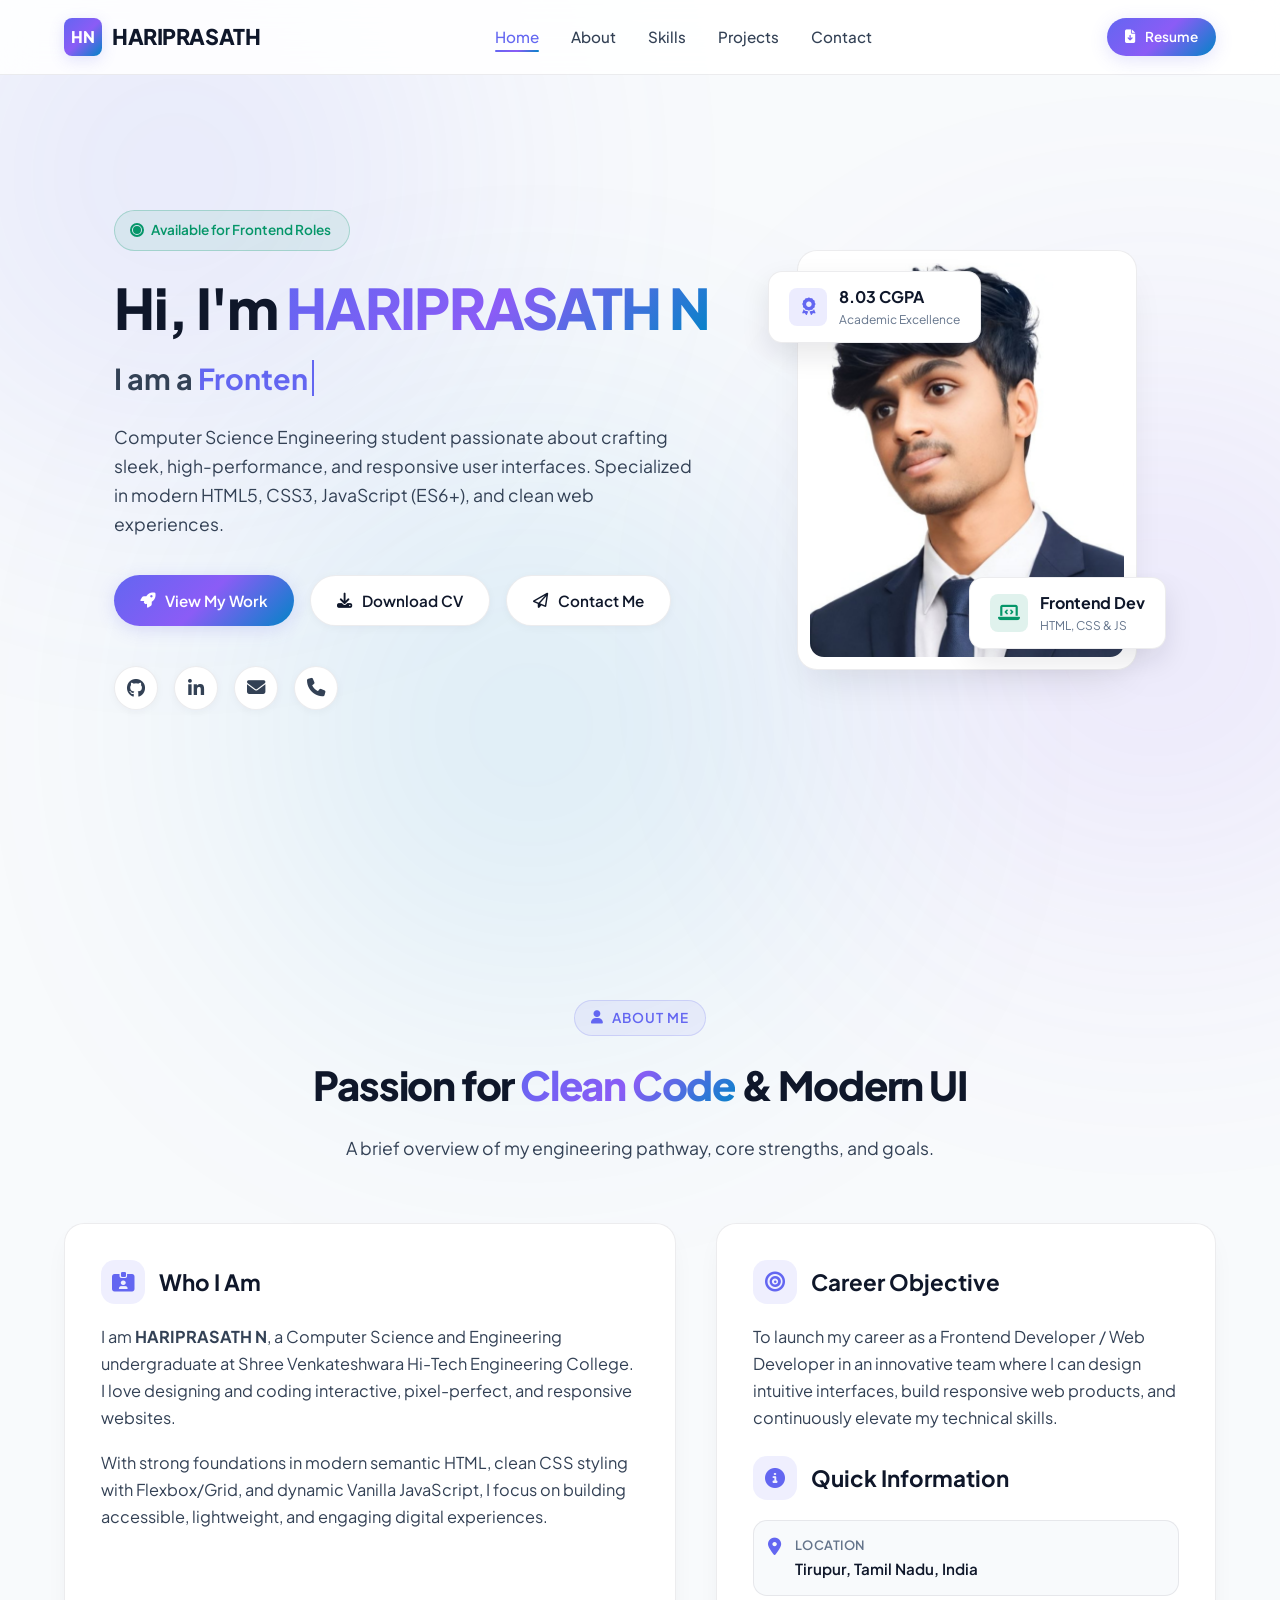
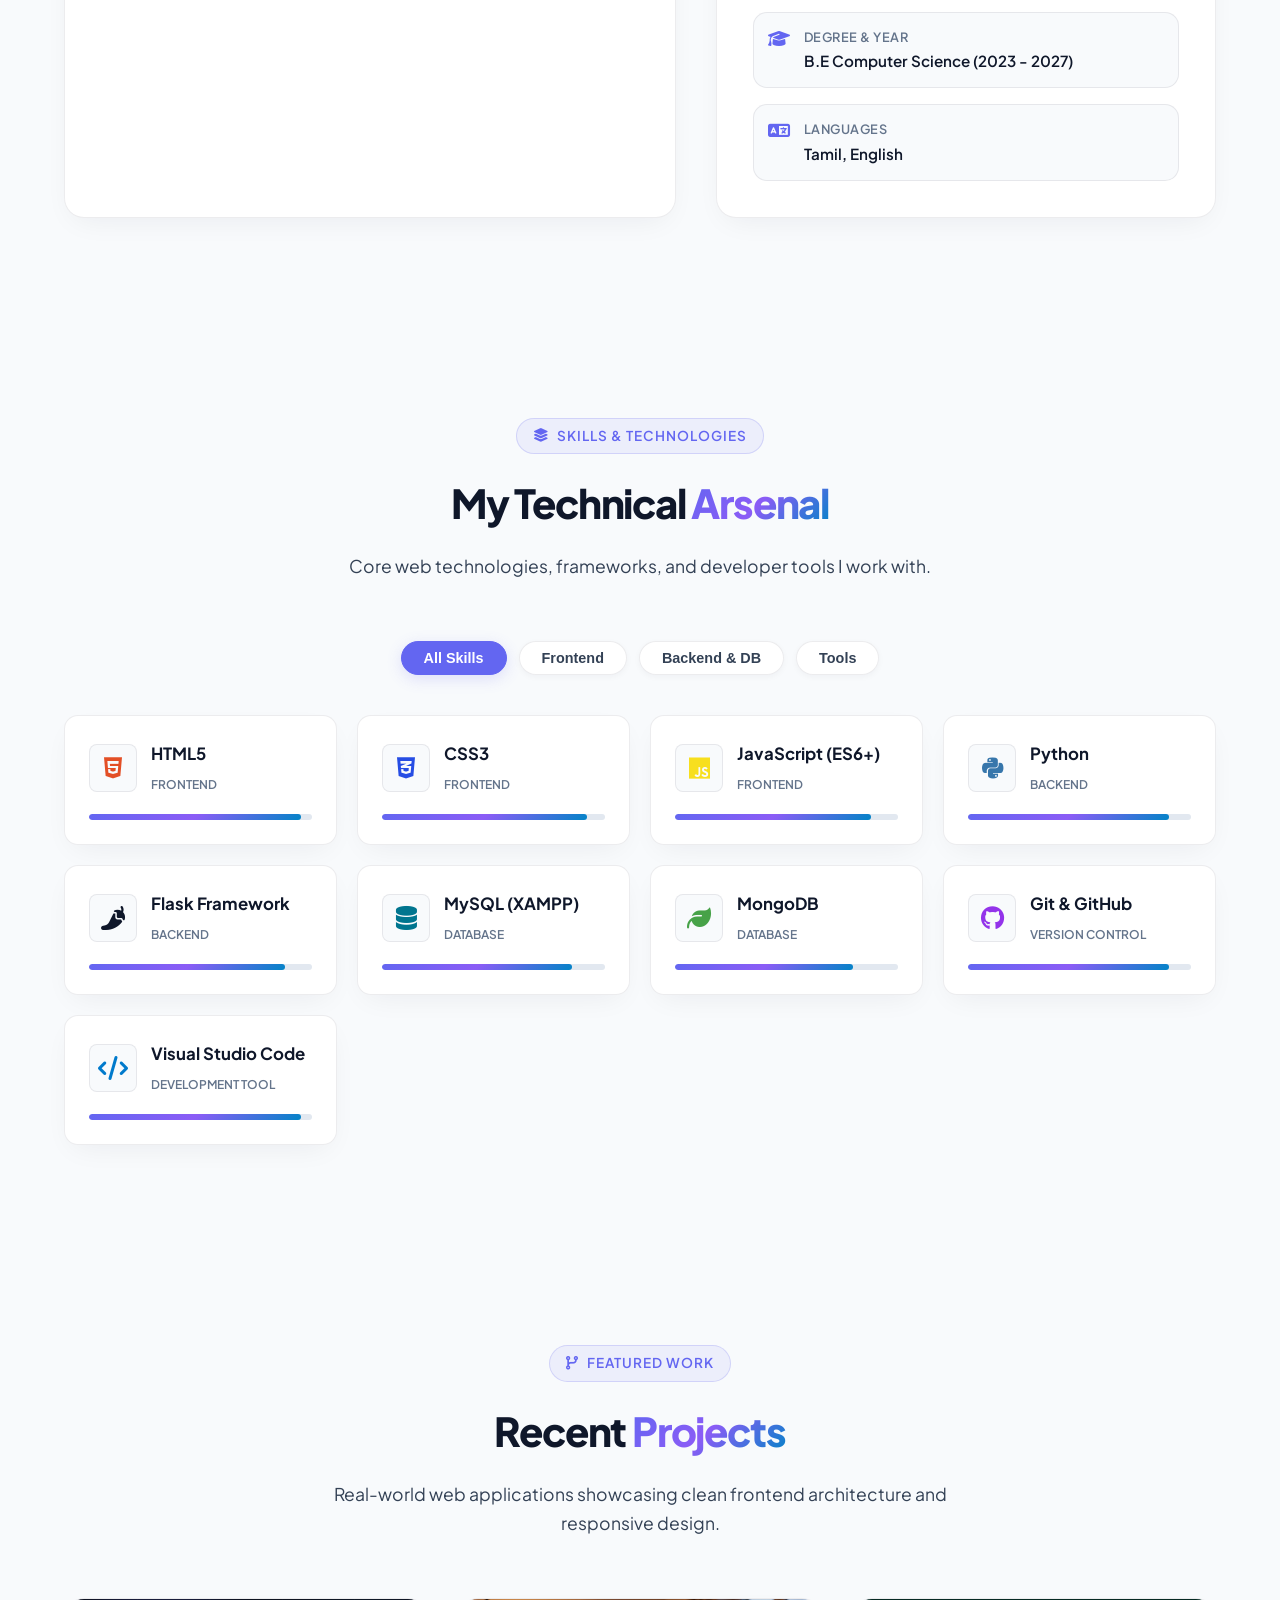
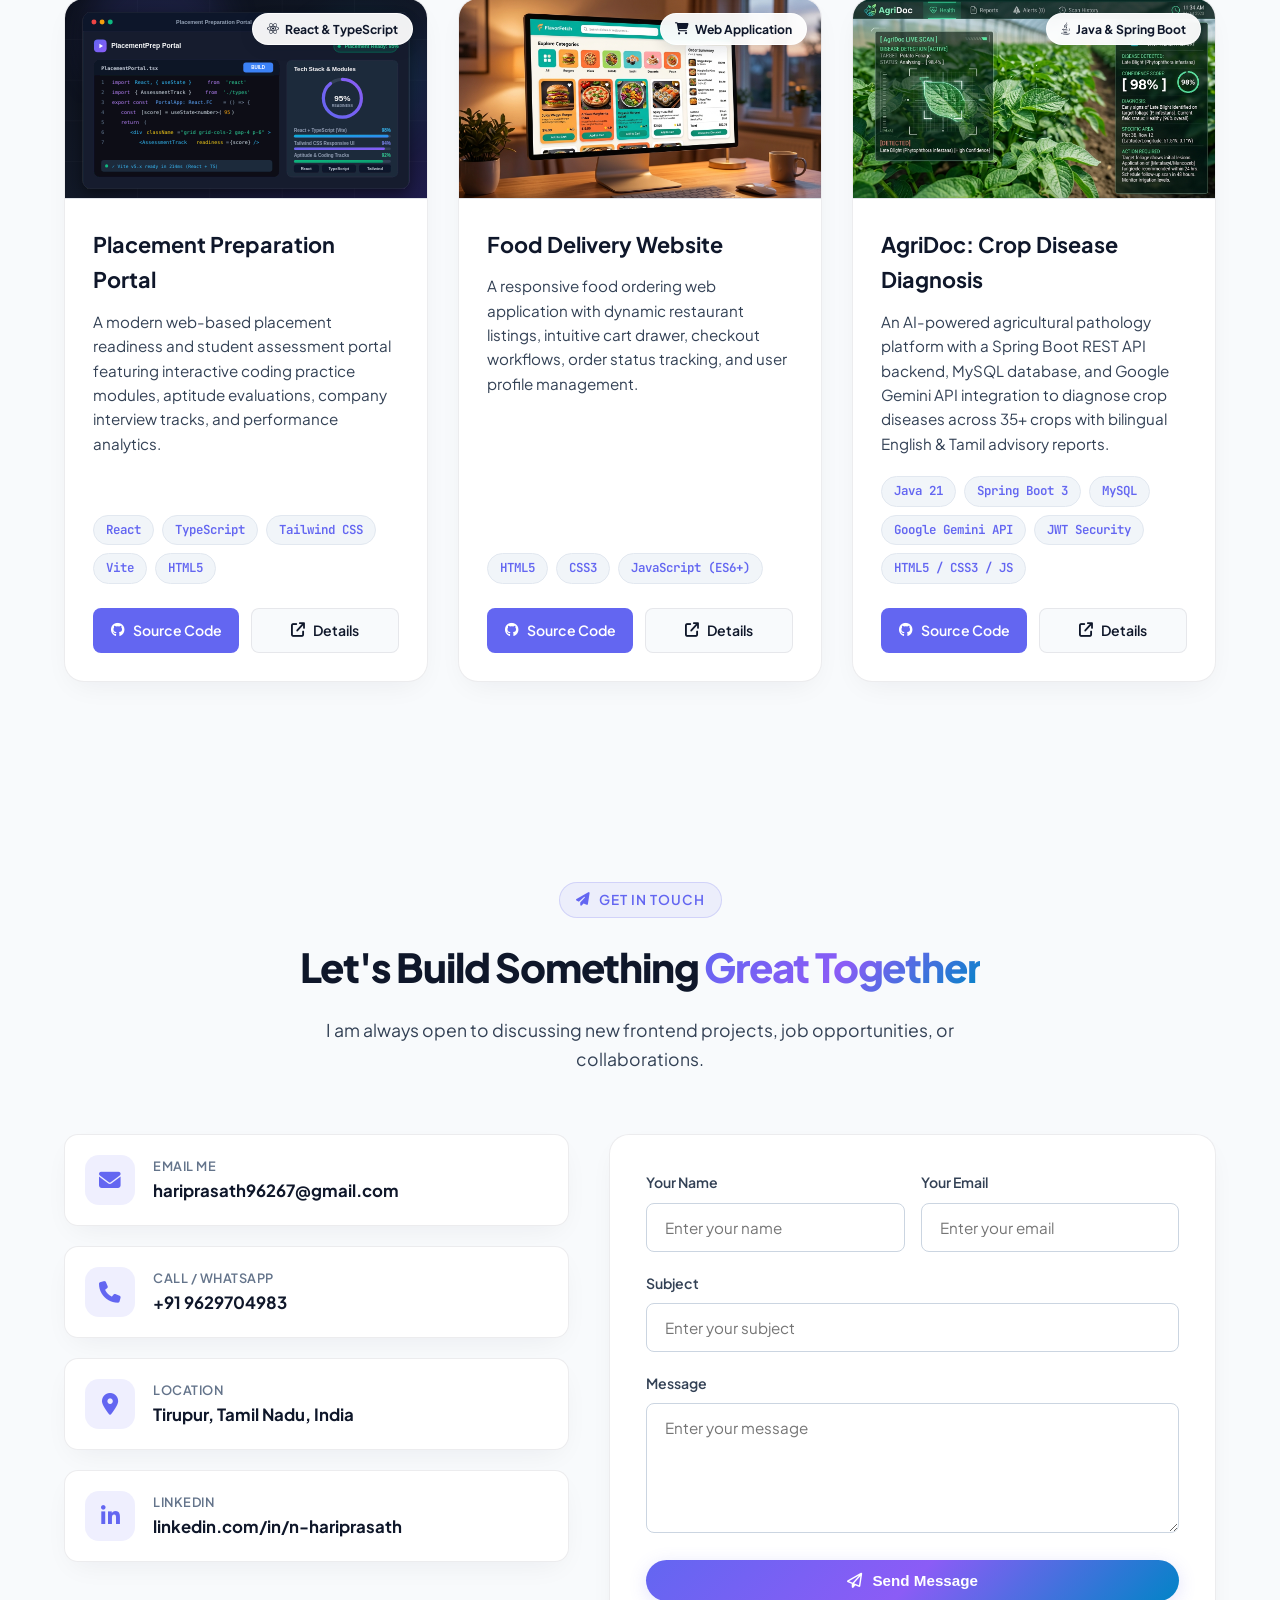
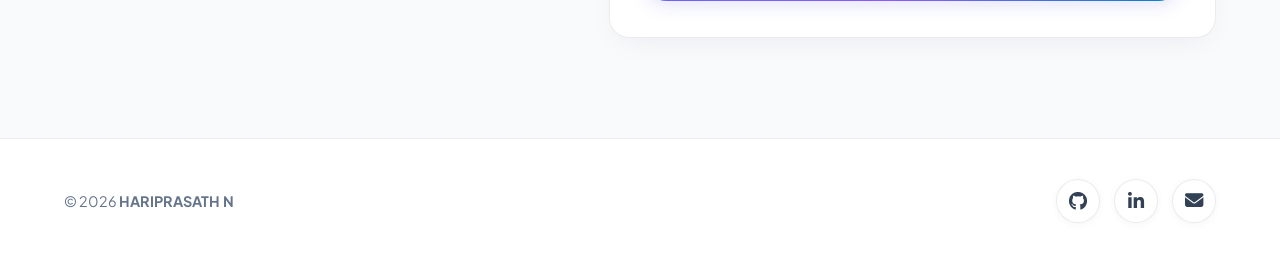
==== index.html @ f0c3477e "feat: modernize portfolio with pure HTML/CSS/JS, verified project tech stacks, and responsive UI" ====
<!DOCTYPE html>
<html lang="en" data-theme="light">
<head>
    <meta charset="UTF-8">
    <meta name="viewport" content="width=device-width, initial-scale=1.0">
    <title>HARIPRASATH N | Frontend Developer & Web Developer</title>
    
    <!-- Meta Descriptions (SEO Best Practices) -->
    <meta name="description" content="Personal portfolio of HARIPRASATH N - Frontend Developer and Web Developer skilled in HTML5, CSS3, JavaScript, Responsive Design, and Modern Web UI. Based in Tirupur, India.">
    <meta name="keywords" content="HARIPRASATH N, Frontend Developer, Web Developer, JavaScript, HTML, CSS, Responsive Design, Portfolio, Tirupur, India">
    <meta name="author" content="HARIPRASATH N">

    <!-- Open Graph Protocol for Social Sharing -->
    <meta property="og:title" content="HARIPRASATH N | Frontend Developer Portfolio">
    <meta property="og:description" content="Explore my frontend web projects, skills, education, and resume. Open for frontend and web developer opportunities.">
    <meta property="og:type" content="website">

    <!-- Favicon -->
    <link rel="icon" type="image/svg+xml" href="data:image/svg+xml,<svg xmlns='http://www.w3.org/2000/svg' viewBox='0 0 100 100'><rect width='100' height='100' rx='24' fill='%236366f1'/><text x='50%25' y='54%25' dominant-baseline='central' text-anchor='middle' font-size='56' font-family='sans-serif' font-weight='800' fill='white'>H</text></svg>">

    <!-- Font Awesome 6 -->
    <link rel="stylesheet" href="https://cdnjs.cloudflare.com/ajax/libs/font-awesome/6.5.1/css/all.min.css">
    
    <!-- Custom Modern Stylesheet -->
    <link rel="stylesheet" href="style.css">
</head>
<body>

    <!-- Ambient Glowing Background Elements -->
    <div class="ambient-blob blob-1"></div>
    <div class="ambient-blob blob-2"></div>
    <div class="ambient-blob blob-3"></div>

    <!-- Navigation Bar -->
    <header class="navbar" id="navbar">
        <div class="container nav-container">
            <a href="#home" class="nav-brand" id="brand-logo">
                <div class="brand-badge">HN</div>
                <span>HARIPRASATH</span>
            </a>

            <nav>
                <ul class="nav-menu" id="nav-menu">
                    <li><a href="#home" class="nav-link active">Home</a></li>
                    <li><a href="#about" class="nav-link">About</a></li>
                    <li><a href="#skills" class="nav-link">Skills</a></li>
                    <li><a href="#projects" class="nav-link">Projects</a></li>
                    <li><a href="#contact" class="nav-link">Contact</a></li>
                </ul>
            </nav>

            <div class="nav-actions">
                <!-- Download CV Nav CTA -->
                <a href="resumes.pdf" class="btn btn-primary btn-sm" download="Hariprasath_N_Resume.pdf" title="Download Resume">
                    <i class="fa-solid fa-file-arrow-down"></i>
                    <span>Resume</span>
                </a>

                <!-- Hamburger Button (Mobile) -->
                <button class="hamburger" id="hamburger-btn" aria-label="Toggle navigation menu">
                    <span></span>
                    <span></span>
                    <span></span>
                </button>
            </div>
        </div>
    </header>

    <main>
        <!-- ================= HERO SECTION ================= -->
        <section id="home" class="hero">
            <div class="container hero-grid">
                <div class="hero-content reveal">
                    <div class="hero-status">
                        <span class="status-dot"></span>
                        <span>Available for Frontend Roles</span>
                    </div>

                    <h1 class="hero-name">
                        Hi, I'm <span class="gradient-text">HARIPRASATH N</span>
                    </h1>

                    <div class="hero-role-wrapper">
                        <span>I am a </span>
                        <span class="typing-text" id="typewriter">Frontend Developer</span>
                    </div>

                    <p class="hero-description">
                        Computer Science Engineering student passionate about crafting sleek, high-performance, and responsive user interfaces. Specialized in modern HTML5, CSS3, JavaScript (ES6+), and clean web experiences.
                    </p>

                    <div class="hero-cta-group">
                        <a href="#projects" class="btn btn-primary">
                            <i class="fa-solid fa-rocket"></i>
                            <span>View My Work</span>
                        </a>
                        <a href="resumes.pdf" class="btn btn-secondary" download="Hariprasath_N_Resume.pdf">
                            <i class="fa-solid fa-download"></i>
                            <span>Download CV</span>
                        </a>
                        <a href="#contact" class="btn btn-secondary">
                            <i class="fa-regular fa-paper-plane"></i>
                            <span>Contact Me</span>
                        </a>
                    </div>

                    <div class="hero-socials">
                        <a href="https://github.com/N-Hariprasath" class="social-link" target="_blank" rel="noopener noreferrer" aria-label="GitHub Profile" title="GitHub">
                            <i class="fa-brands fa-github"></i>
                        </a>
                        <a href="https://www.linkedin.com/in/n-hariprasath" class="social-link" target="_blank" rel="noopener noreferrer" aria-label="LinkedIn Profile" title="LinkedIn">
                            <i class="fa-brands fa-linkedin-in"></i>
                        </a>
                        <a href="mailto:hariprasath96267@gmail.com" class="social-link" aria-label="Email" title="Email">
                            <i class="fa-solid fa-envelope"></i>
                        </a>
                        <a href="tel:+919629704983" class="social-link" aria-label="Phone" title="Phone">
                            <i class="fa-solid fa-phone"></i>
                        </a>
                    </div>
                </div>

                <div class="hero-image-wrapper reveal">
                    <div class="profile-card">
                        <!-- Profile Photo -->
                        <img src="me.jpeg" alt="HARIPRASATH N - Frontend Developer" class="profile-img">
                        
                        <!-- Floating Badge 1 -->
                        <div class="floating-badge badge-top">
                            <div class="badge-icon cgpa">
                                <i class="fa-solid fa-award"></i>
                            </div>
                            <div>
                                <div class="badge-title">8.03 CGPA</div>
                                <div class="badge-subtitle">Academic Excellence</div>
                            </div>
                        </div>

                        <!-- Floating Badge 2 -->
                        <div class="floating-badge badge-bottom">
                            <div class="badge-icon code">
                                <i class="fa-solid fa-laptop-code"></i>
                            </div>
                            <div>
                                <div class="badge-title">Frontend Dev</div>
                                <div class="badge-subtitle">HTML, CSS & JS</div>
                            </div>
                        </div>
                    </div>
                </div>
            </div>
        </section>

        <!-- ================= ABOUT SECTION ================= -->
        <section id="about">
            <div class="container reveal">
                <div class="section-header">
                    <div class="section-tag">
                        <i class="fa-solid fa-user"></i>
                        <span>About Me</span>
                    </div>
                    <h2 class="section-title">Passion for <span class="gradient-text">Clean Code</span> & Modern UI</h2>
                    <p class="section-subtitle">A brief overview of my engineering pathway, core strengths, and goals.</p>
                </div>

                <div class="about-grid">
                    <div class="about-card">
                        <div class="about-card-header">
                            <div class="card-icon">
                                <i class="fa-solid fa-id-card-clip"></i>
                            </div>
                            <h3 class="about-card-title">Who I Am</h3>
                        </div>
                        <p class="about-text">
                            I am <strong>HARIPRASATH N</strong>, a Computer Science and Engineering undergraduate at Shree Venkateshwara Hi-Tech Engineering College. I love designing and coding interactive, pixel-perfect, and responsive websites.
                        </p>
                        <p class="about-text">
                            With strong foundations in modern semantic HTML, clean CSS styling with Flexbox/Grid, and dynamic Vanilla JavaScript, I focus on building accessible, lightweight, and engaging digital experiences.
                        </p>


                    </div>

                    <div class="about-card">
                        <div class="about-card-header">
                            <div class="card-icon">
                                <i class="fa-solid fa-bullseye"></i>
                            </div>
                            <h3 class="about-card-title">Career Objective</h3>
                        </div>
                        <p class="about-text">
                            To launch my career as a Frontend Developer / Web Developer in an innovative team where I can design intuitive interfaces, build responsive web products, and continuously elevate my technical skills.
                        </p>

                        <div class="about-card-header" style="margin-top: 24px;">
                            <div class="card-icon">
                                <i class="fa-solid fa-circle-info"></i>
                            </div>
                            <h3 class="about-card-title">Quick Information</h3>
                        </div>
                        <ul class="quick-info-list">
                            <li class="quick-info-item">
                                <i class="fa-solid fa-location-dot quick-info-icon"></i>
                                <div>
                                    <div class="quick-info-label">Location</div>
                                    <div class="quick-info-value">Tirupur, Tamil Nadu, India</div>
                                </div>
                            </li>
                            <li class="quick-info-item">
                                <i class="fa-solid fa-graduation-cap quick-info-icon"></i>
                                <div>
                                    <div class="quick-info-label">Degree & Year</div>
                                    <div class="quick-info-value">B.E Computer Science (2023 - 2027)</div>
                                </div>
                            </li>
                            <li class="quick-info-item">
                                <i class="fa-solid fa-language quick-info-icon"></i>
                                <div>
                                    <div class="quick-info-label">Languages</div>
                                    <div class="quick-info-value">Tamil, English</div>
                                </div>
                            </li>
                        </ul>
                    </div>
                </div>
            </div>
        </section>

        <!-- ================= SKILLS SECTION ================= -->
        <section id="skills">
            <div class="container reveal">
                <div class="section-header">
                    <div class="section-tag">
                        <i class="fa-solid fa-layer-group"></i>
                        <span>Skills & Technologies</span>
                    </div>
                    <h2 class="section-title">My Technical <span class="gradient-text">Arsenal</span></h2>
                    <p class="section-subtitle">Core web technologies, frameworks, and developer tools I work with.</p>
                </div>

                <!-- Filter Tabs -->
                <div class="skills-filter">
                    <button class="filter-btn active" data-filter="all">All Skills</button>
                    <button class="filter-btn" data-filter="frontend">Frontend</button>
                    <button class="filter-btn" data-filter="backend">Backend & DB</button>
                    <button class="filter-btn" data-filter="tools">Tools</button>
                </div>

                <!-- Skills Grid -->
                <div class="skills-grid" id="skills-grid">
                    <!-- HTML5 -->
                    <div class="skill-card" data-category="frontend">
                        <div class="skill-header">
                            <div class="skill-icon-wrapper" style="color: #e34f26;">
                                <i class="fa-brands fa-html5"></i>
                            </div>
                            <div class="skill-info">
                                <h4>HTML5</h4>
                                <span>Frontend</span>
                            </div>
                        </div>
                        <div class="skill-progress-bg">
                            <div class="skill-progress-fill" style="width: 95%;"></div>
                        </div>
                    </div>

                    <!-- CSS3 -->
                    <div class="skill-card" data-category="frontend">
                        <div class="skill-header">
                            <div class="skill-icon-wrapper" style="color: #264de4;">
                                <i class="fa-brands fa-css3-alt"></i>
                            </div>
                            <div class="skill-info">
                                <h4>CSS3</h4>
                                <span>Frontend</span>
                            </div>
                        </div>
                        <div class="skill-progress-bg">
                            <div class="skill-progress-fill" style="width: 92%;"></div>
                        </div>
                    </div>

                    <!-- JavaScript -->
                    <div class="skill-card" data-category="frontend">
                        <div class="skill-header">
                            <div class="skill-icon-wrapper" style="color: #f7df1e;">
                                <i class="fa-brands fa-js"></i>
                            </div>
                            <div class="skill-info">
                                <h4>JavaScript (ES6+)</h4>
                                <span>Frontend</span>
                            </div>
                        </div>
                        <div class="skill-progress-bg">
                            <div class="skill-progress-fill" style="width: 88%;"></div>
                        </div>
                    </div>

                    <!-- Python -->
                    <div class="skill-card" data-category="backend">
                        <div class="skill-header">
                            <div class="skill-icon-wrapper" style="color: #3776ab;">
                                <i class="fa-brands fa-python"></i>
                            </div>
                            <div class="skill-info">
                                <h4>Python</h4>
                                <span>Backend</span>
                            </div>
                        </div>
                        <div class="skill-progress-bg">
                            <div class="skill-progress-fill" style="width: 90%;"></div>
                        </div>
                    </div>

                    <!-- Flask Framework -->
                    <div class="skill-card" data-category="backend">
                        <div class="skill-header">
                            <div class="skill-icon-wrapper" style="color: #0f172a;">
                                <i class="fa-solid fa-pepper-hot"></i>
                            </div>
                            <div class="skill-info">
                                <h4>Flask Framework</h4>
                                <span>Backend</span>
                            </div>
                        </div>
                        <div class="skill-progress-bg">
                            <div class="skill-progress-fill" style="width: 88%;"></div>
                        </div>
                    </div>

                    <!-- MySQL (XAMPP) -->
                    <div class="skill-card" data-category="backend">
                        <div class="skill-header">
                            <div class="skill-icon-wrapper" style="color: #00758f;">
                                <i class="fa-solid fa-database"></i>
                            </div>
                            <div class="skill-info">
                                <h4>MySQL (XAMPP)</h4>
                                <span>Database</span>
                            </div>
                        </div>
                        <div class="skill-progress-bg">
                            <div class="skill-progress-fill" style="width: 85%;"></div>
                        </div>
                    </div>

                    <!-- MongoDB -->
                    <div class="skill-card" data-category="backend">
                        <div class="skill-header">
                            <div class="skill-icon-wrapper" style="color: #47a248;">
                                <i class="fa-solid fa-leaf"></i>
                            </div>
                            <div class="skill-info">
                                <h4>MongoDB</h4>
                                <span>Database</span>
                            </div>
                        </div>
                        <div class="skill-progress-bg">
                            <div class="skill-progress-fill" style="width: 80%;"></div>
                        </div>
                    </div>

                    <!-- GitHub -->
                    <div class="skill-card" data-category="tools">
                        <div class="skill-header">
                            <div class="skill-icon-wrapper" style="color: #9333ea;">
                                <i class="fa-brands fa-github"></i>
                            </div>
                            <div class="skill-info">
                                <h4>Git & GitHub</h4>
                                <span>Version Control</span>
                            </div>
                        </div>
                        <div class="skill-progress-bg">
                            <div class="skill-progress-fill" style="width: 90%;"></div>
                        </div>
                    </div>

                    <!-- VS Code -->
                    <div class="skill-card" data-category="tools">
                        <div class="skill-header">
                            <div class="skill-icon-wrapper" style="color: #007acc;">
                                <i class="fa-solid fa-code"></i>
                            </div>
                            <div class="skill-info">
                                <h4>Visual Studio Code</h4>
                                <span>Development Tool</span>
                            </div>
                        </div>
                        <div class="skill-progress-bg">
                            <div class="skill-progress-fill" style="width: 95%;"></div>
                        </div>
                    </div>
                </div>
            </div>
        </section>



        <!-- ================= PROJECTS SECTION ================= -->
        <section id="projects">
            <div class="container reveal">
                <div class="section-header">
                    <div class="section-tag">
                        <i class="fa-solid fa-code-branch"></i>
                        <span>Featured Work</span>
                    </div>
                    <h2 class="section-title">Recent <span class="gradient-text">Projects</span></h2>
                    <p class="section-subtitle">Real-world web applications showcasing clean frontend architecture and responsive design.</p>
                </div>

                <div class="projects-grid">
                    <!-- Project 1: Placement Preparation Portal -->
                    <div class="project-card">
                        <div class="project-banner">
                            <img src="project-placement.svg" alt="Placement Preparation Portal Dashboard Interface" class="project-img" loading="lazy">
                            <span class="project-badge"><i class="fa-brands fa-react"></i> React &amp; TypeScript</span>
                        </div>
                        <div class="project-content">
                            <h3 class="project-title">Placement Preparation Portal</h3>
                            <p class="project-desc">
                                A modern web-based placement readiness and student assessment portal featuring interactive coding practice modules, aptitude evaluations, company interview tracks, and performance analytics.
                            </p>
                            <div class="project-tech">
                                <span class="tech-tag">React</span>
                                <span class="tech-tag">TypeScript</span>
                                <span class="tech-tag">Tailwind CSS</span>
                                <span class="tech-tag">Vite</span>
                                <span class="tech-tag">HTML5</span>
                            </div>
                            <div class="project-links">
                                <a href="https://github.com/N-Hariprasath/placement-preparetion-portal" class="project-btn primary" target="_blank" rel="noopener noreferrer">
                                    <i class="fa-brands fa-github"></i>
                                    <span>Source Code</span>
                                </a>
                                <a href="https://github.com/N-Hariprasath/placement-preparetion-portal" class="project-btn secondary" target="_blank" rel="noopener noreferrer">
                                    <i class="fa-solid fa-arrow-up-right-from-square"></i>
                                    <span>Details</span>
                                </a>
                            </div>
                        </div>
                    </div>

                    <!-- Project 2: Food Delivery E-Commerce Website -->
                    <div class="project-card">
                        <div class="project-banner">
                            <img src="project-food.jpg" alt="Food Delivery E-Commerce Platform" class="project-img" loading="lazy">
                            <span class="project-badge"><i class="fa-solid fa-cart-shopping"></i> Web Application</span>
                        </div>
                        <div class="project-content">
                            <h3 class="project-title">Food Delivery Website</h3>
                            <p class="project-desc">
                                A responsive food ordering web application with dynamic restaurant listings, intuitive cart drawer, checkout workflows, order status tracking, and user profile management.
                            </p>
                            <div class="project-tech">
                                <span class="tech-tag">HTML5</span>
                                <span class="tech-tag">CSS3</span>
                                <span class="tech-tag">JavaScript (ES6+)</span>
                            </div>
                            <div class="project-links">
                                <a href="https://github.com/N-Hariprasath/food_delivery_websitte" class="project-btn primary" target="_blank" rel="noopener noreferrer">
                                    <i class="fa-brands fa-github"></i>
                                    <span>Source Code</span>
                                </a>
                                <a href="https://github.com/N-Hariprasath/food_delivery_websitte" class="project-btn secondary" target="_blank" rel="noopener noreferrer">
                                    <i class="fa-solid fa-arrow-up-right-from-square"></i>
                                    <span>Details</span>
                                </a>
                            </div>
                        </div>
                    </div>

                    <!-- Project 3: AgriDoc - Crop Disease Diagnosis -->
                    <div class="project-card">
                        <div class="project-banner">
                            <img src="project-agridoc.jpg" alt="AgriDoc Crop Disease Diagnosis System" class="project-img" loading="lazy">
                            <span class="project-badge"><i class="fa-brands fa-java"></i> Java &amp; Spring Boot</span>
                        </div>
                        <div class="project-content">
                            <h3 class="project-title">AgriDoc: Crop Disease Diagnosis</h3>
                            <p class="project-desc">
                                An AI-powered agricultural pathology platform with a Spring Boot REST API backend, MySQL database, and Google Gemini API integration to diagnose crop diseases across 35+ crops with bilingual English &amp; Tamil advisory reports.
                            </p>
                            <div class="project-tech">
                                <span class="tech-tag">Java 21</span>
                                <span class="tech-tag">Spring Boot 3</span>
                                <span class="tech-tag">MySQL</span>
                                <span class="tech-tag">Google Gemini API</span>
                                <span class="tech-tag">JWT Security</span>
                                <span class="tech-tag">HTML5 / CSS3 / JS</span>
                            </div>
                            <div class="project-links">
                                <a href="https://github.com/N-Hariprasath/AgriDoc-Crop_Disease_Diagnosis" class="project-btn primary" target="_blank" rel="noopener noreferrer">
                                    <i class="fa-brands fa-github"></i>
                                    <span>Source Code</span>
                                </a>
                                <a href="https://github.com/N-Hariprasath/AgriDoc-Crop_Disease_Diagnosis" class="project-btn secondary" target="_blank" rel="noopener noreferrer">
                                    <i class="fa-solid fa-arrow-up-right-from-square"></i>
                                    <span>Details</span>
                                </a>
                            </div>
                        </div>
                    </div>


                </div>
            </div>
        </section>

        <!-- ================= CONTACT SECTION ================= -->
        <section id="contact">
            <div class="container reveal">
                <div class="section-header">
                    <div class="section-tag">
                        <i class="fa-solid fa-paper-plane"></i>
                        <span>Get In Touch</span>
                    </div>
                    <h2 class="section-title">Let's Build Something <span class="gradient-text">Great Together</span></h2>
                    <p class="section-subtitle">I am always open to discussing new frontend projects, job opportunities, or collaborations.</p>
                </div>

                <div class="contact-grid">
                    <!-- Left: Contact Details Panel -->
                    <div class="contact-info-panel">
                        <a href="mailto:hariprasath96267@gmail.com" class="contact-card">
                            <div class="contact-icon">
                                <i class="fa-solid fa-envelope"></i>
                            </div>
                            <div>
                                <div class="contact-label">Email Me</div>
                                <div class="contact-value">hariprasath96267@gmail.com</div>
                            </div>
                        </a>

                        <a href="tel:+919629704983" class="contact-card">
                            <div class="contact-icon">
                                <i class="fa-solid fa-phone"></i>
                            </div>
                            <div>
                                <div class="contact-label">Call / WhatsApp</div>
                                <div class="contact-value">+91 9629704983</div>
                            </div>
                        </a>

                        <div class="contact-card">
                            <div class="contact-icon">
                                <i class="fa-solid fa-location-dot"></i>
                            </div>
                            <div>
                                <div class="contact-label">Location</div>
                                <div class="contact-value">Tirupur, Tamil Nadu, India</div>
                            </div>
                        </div>

                        <a href="https://www.linkedin.com/in/n-hariprasath" class="contact-card" target="_blank" rel="noopener noreferrer">
                            <div class="contact-icon">
                                <i class="fa-brands fa-linkedin-in"></i>
                            </div>
                            <div>
                                <div class="contact-label">LinkedIn</div>
                                <div class="contact-value">linkedin.com/in/n-hariprasath</div>
                            </div>
                        </a>
                    </div>

                    <!-- Right: Contact Form -->
                    <div class="contact-form-card">
                        <form id="contact-form" action="https://formsubmit.co/hariprasath96267@gmail.com" method="POST">
                            <!-- FormSubmit Direct Delivery Config -->
                            <input type="hidden" name="_captcha" value="false">
                            <input type="hidden" name="_template" value="table">
                            <input type="hidden" name="_autoresponse" value="Thank you for contacting HARIPRASATH N. I have received your message and will respond to you shortly!">

                            <div class="form-row">
                                <div class="form-group">
                                    <label for="contact-name" class="form-label">Your Name</label>
                                    <input type="text" id="contact-name" name="name" class="form-input" placeholder="Enter your name" required>
                                </div>
                                <div class="form-group">
                                    <label for="contact-email" class="form-label">Your Email</label>
                                    <input type="email" id="contact-email" name="email" class="form-input" placeholder="Enter your email" required>
                                </div>
                            </div>

                            <div class="form-group">
                                <label for="contact-subject" class="form-label">Subject</label>
                                <input type="text" id="contact-subject" name="subject" class="form-input" placeholder="Enter your subject">
                            </div>

                            <div class="form-group">
                                <label for="contact-message" class="form-label">Message</label>
                                <textarea id="contact-message" name="message" class="form-input" placeholder="Enter your message" required></textarea>
                            </div>

                            <button type="submit" class="btn btn-primary" style="width: 100%;">
                                <i class="fa-regular fa-paper-plane"></i>
                                <span>Send Message</span>
                            </button>

                            <div id="form-alert" class="form-alert"></div>
                        </form>
                    </div>
                </div>
            </div>
        </section>
    </main>

    <!-- Footer -->
    <footer>
        <div class="container footer-container">
            <div class="footer-text">
                &copy; <span id="current-year">2026</span> <strong>HARIPRASATH N</strong>
            </div>
            <div class="footer-socials">
                <a href="https://github.com/N-Hariprasath" class="social-link" target="_blank" rel="noopener noreferrer" title="GitHub">
                    <i class="fa-brands fa-github"></i>
                </a>
                <a href="https://www.linkedin.com/in/n-hariprasath" class="social-link" target="_blank" rel="noopener noreferrer" title="LinkedIn">
                    <i class="fa-brands fa-linkedin-in"></i>
                </a>
                <a href="mailto:hariprasath96267@gmail.com" class="social-link" title="Email">
                    <i class="fa-solid fa-envelope"></i>
                </a>
            </div>
        </div>
    </footer>

    <!-- Floating Scroll-to-Top Button -->
    <button class="scroll-top-btn" id="scroll-top" aria-label="Scroll back to top" title="Scroll to top">
        <i class="fa-solid fa-arrow-up"></i>
    </button>

    <!-- Custom Main Script -->
    <script src="main.js"></script>
    <script>
        // Set dynamic year
        document.getElementById('current-year').textContent = new Date().getFullYear();
    </script>
</body>
</html>
---- style.css ----
/* ===================================================================
   HARIPRASATH N - MODERN DEVELOPER PORTFOLIO STYLESHEET
   Design: Clean, Premium Modern Light/White Aesthetic (Apple / Linear style)
   Author: HARIPRASATH N
   Tech: Pure CSS3 Variables, Flexbox, Grid, Animations
   =================================================================== */

/* ---------------- Google Fonts & Reset ---------------- */
@import url('https://fonts.googleapis.com/css2?family=Plus+Jakarta+Sans:wght@300;400;500;600;700;800&family=JetBrains+Mono:wght@400;500;600&display=swap');

:root {
    /* Pure Light / White Theme System */
    --bg-primary: #f8fafc;
    --bg-secondary: #ffffff;
    --bg-card: #ffffff;
    --bg-card-hover: #ffffff;
    --bg-input: #ffffff;
    --bg-subtle: #f1f5f9;
    --border-color: rgba(15, 23, 42, 0.08);
    --border-hover: rgba(99, 102, 241, 0.45);

    --text-primary: #0f172a;
    --text-secondary: #334155;
    --text-muted: #64748b;

    /* Accent & Brand Colors */
    --accent-primary: #6366f1;       /* Indigo */
    --accent-secondary: #8b5cf6;     /* Purple */
    --accent-cyan: #0284c7;          /* Sky / Cyan */
    --accent-emerald: #059669;       /* Emerald */
    --accent-gradient: linear-gradient(135deg, #6366f1 0%, #8b5cf6 50%, #0284c7 100%);
    --accent-glow: rgba(99, 102, 241, 0.18);

    /* Navbar & UI Elements */
    --nav-bg: rgba(255, 255, 255, 0.88);
    --card-shadow: 0 10px 30px -10px rgba(15, 23, 42, 0.07);
    --card-hover-shadow: 0 20px 40px -15px rgba(99, 102, 241, 0.2);

    /* Typography */
    --font-main: 'Plus Jakarta Sans', -apple-system, BlinkMacSystemFont, sans-serif;
    --font-mono: 'JetBrains Mono', monospace;

    /* Transitions & Radii */
    --transition: all 0.3s cubic-bezier(0.4, 0, 0.2, 1);
    --radius-sm: 8px;
    --radius-md: 14px;
    --radius-lg: 20px;
    --radius-full: 9999px;
}

/* Reset */
*, *::before, *::after {
    margin: 0;
    padding: 0;
    box-sizing: border-box;
}

html {
    scroll-behavior: smooth;
    scroll-padding-top: 80px;
}

body {
    font-family: var(--font-main);
    background-color: var(--bg-primary);
    color: var(--text-primary);
    line-height: 1.65;
    overflow-x: hidden;
    position: relative;
    -webkit-font-smoothing: antialiased;
}

/* Ambient Subtle Background Blobs */
.ambient-blob {
    position: fixed;
    width: 550px;
    height: 550px;
    border-radius: 50%;
    filter: blur(140px);
    opacity: 0.12;
    pointer-events: none;
    z-index: 0;
    animation: floatBlob 20s infinite alternate ease-in-out;
}
.blob-1 {
    top: -100px;
    left: -100px;
    background: var(--accent-primary);
}
.blob-2 {
    top: 40%;
    right: -150px;
    background: var(--accent-secondary);
    animation-delay: -7s;
}
.blob-3 {
    bottom: -100px;
    left: 20%;
    background: var(--accent-cyan);
    animation-delay: -14s;
}

@keyframes floatBlob {
    0% { transform: translate(0, 0) scale(1); }
    50% { transform: translate(60px, 40px) scale(1.1); }
    100% { transform: translate(-40px, 80px) scale(0.95); }
}

/* Container */
.container {
    max-width: 1200px;
    margin: 0 auto;
    padding: 0 24px;
    position: relative;
    z-index: 1;
}

/* Section Common Styling */
section {
    padding: 100px 0;
    position: relative;
    z-index: 1;
}

.section-header {
    text-align: center;
    max-width: 700px;
    margin: 0 auto 60px;
}

.section-tag {
    display: inline-flex;
    align-items: center;
    gap: 8px;
    padding: 6px 16px;
    background: rgba(99, 102, 241, 0.08);
    border: 1px solid rgba(99, 102, 241, 0.2);
    border-radius: var(--radius-full);
    font-size: 0.85rem;
    font-weight: 600;
    color: var(--accent-primary);
    text-transform: uppercase;
    letter-spacing: 1px;
    margin-bottom: 16px;
}

.section-title {
    font-size: 2.5rem;
    font-weight: 800;
    letter-spacing: -0.03em;
    margin-bottom: 16px;
    color: var(--text-primary);
}

.gradient-text {
    background: var(--accent-gradient);
    -webkit-background-clip: text;
    -webkit-text-fill-color: transparent;
}

.section-subtitle {
    font-size: 1.1rem;
    color: var(--text-secondary);
}

/* ---------------- Navigation Bar ---------------- */
.navbar {
    position: fixed;
    top: 0;
    left: 0;
    right: 0;
    height: 75px;
    background: var(--nav-bg);
    backdrop-filter: blur(16px);
    -webkit-backdrop-filter: blur(16px);
    border-bottom: 1px solid var(--border-color);
    z-index: 1000;
    transition: var(--transition);
}

.navbar.scrolled {
    height: 65px;
    box-shadow: 0 10px 30px -10px rgba(15, 23, 42, 0.08);
}

.nav-container {
    display: flex;
    justify-content: space-between;
    align-items: center;
    height: 100%;
}

.nav-brand {
    display: flex;
    align-items: center;
    gap: 10px;
    text-decoration: none;
    font-size: 1.35rem;
    font-weight: 800;
    color: var(--text-primary);
    letter-spacing: -0.02em;
}

.brand-badge {
    width: 38px;
    height: 38px;
    background: var(--accent-gradient);
    border-radius: var(--radius-sm);
    display: flex;
    align-items: center;
    justify-content: center;
    color: #ffffff;
    font-size: 1rem;
    font-weight: 800;
    box-shadow: 0 4px 15px var(--accent-glow);
}

.nav-menu {
    display: flex;
    align-items: center;
    list-style: none;
    gap: 32px;
}

.nav-link {
    text-decoration: none;
    color: var(--text-secondary);
    font-size: 0.95rem;
    font-weight: 500;
    position: relative;
    padding: 6px 0;
    transition: var(--transition);
}

.nav-link:hover,
.nav-link.active {
    color: var(--accent-primary);
}

.nav-link::after {
    content: '';
    position: absolute;
    bottom: 0;
    left: 0;
    width: 0%;
    height: 2px;
    background: var(--accent-gradient);
    transition: var(--transition);
    border-radius: var(--radius-full);
}

.nav-link:hover::after,
.nav-link.active::after {
    width: 100%;
}

.nav-actions {
    display: flex;
    align-items: center;
    gap: 16px;
}

/* Hamburger Menu (Mobile) */
.hamburger {
    display: none;
    flex-direction: column;
    gap: 6px;
    background: transparent;
    border: none;
    cursor: pointer;
    padding: 6px;
}

.hamburger span {
    width: 26px;
    height: 2px;
    background: var(--text-primary);
    transition: var(--transition);
    border-radius: 2px;
}

.hamburger.active span:nth-child(1) {
    transform: translateY(8px) rotate(45deg);
}
.hamburger.active span:nth-child(2) {
    opacity: 0;
}
.hamburger.active span:nth-child(3) {
    transform: translateY(-8px) rotate(-45deg);
}

/* ---------------- Buttons ---------------- */
.btn {
    display: inline-flex;
    align-items: center;
    justify-content: center;
    gap: 10px;
    padding: 12px 26px;
    font-size: 0.95rem;
    font-weight: 600;
    border-radius: var(--radius-full);
    text-decoration: none;
    cursor: pointer;
    transition: var(--transition);
    border: none;
}

.btn-primary {
    background: var(--accent-gradient);
    color: #ffffff;
    box-shadow: 0 4px 18px var(--accent-glow);
}

.btn-primary:hover {
    transform: translateY(-3px);
    box-shadow: 0 8px 25px rgba(99, 102, 241, 0.35);
}

.btn-secondary {
    background: #ffffff;
    color: var(--text-primary);
    border: 1px solid var(--border-color);
    box-shadow: 0 2px 8px rgba(15, 23, 42, 0.04);
}

.btn-secondary:hover {
    background: #f8fafc;
    border-color: var(--accent-primary);
    transform: translateY(-3px);
    color: var(--accent-primary);
}

.btn-sm {
    padding: 8px 18px;
    font-size: 0.85rem;
}

/* ---------------- Hero Section ---------------- */
.hero {
    min-height: 100vh;
    display: flex;
    align-items: center;
    padding-top: 120px;
}

.hero-grid {
    display: grid;
    grid-template-columns: 1.2fr 0.8fr;
    gap: 60px;
    align-items: center;
}

.hero-status {
    display: inline-flex;
    align-items: center;
    gap: 10px;
    padding: 8px 18px;
    background: rgba(5, 150, 105, 0.08);
    border: 1px solid rgba(5, 150, 105, 0.25);
    border-radius: var(--radius-full);
    font-size: 0.85rem;
    font-weight: 600;
    color: var(--accent-emerald);
    margin-bottom: 24px;
}

.status-dot {
    width: 8px;
    height: 8px;
    background: var(--accent-emerald);
    border-radius: 50%;
    position: relative;
}

.status-dot::after {
    content: '';
    position: absolute;
    top: -3px;
    left: -3px;
    right: -3px;
    bottom: -3px;
    border-radius: 50%;
    border: 2px solid var(--accent-emerald);
    animation: pulse 2s infinite;
}

@keyframes pulse {
    0% { transform: scale(0.9); opacity: 1; }
    100% { transform: scale(2.2); opacity: 0; }
}

.hero-name {
    font-size: 3.5rem;
    font-weight: 800;
    line-height: 1.15;
    letter-spacing: -0.03em;
    margin-bottom: 16px;
    color: var(--text-primary);
}

.hero-role-wrapper {
    font-size: 1.8rem;
    font-weight: 700;
    color: var(--text-secondary);
    margin-bottom: 20px;
    min-height: 2.2rem;
}

.typing-text {
    color: var(--accent-primary);
    border-right: 2px solid var(--accent-primary);
    padding-right: 4px;
    animation: blinkCursor 0.8s infinite;
}

@keyframes blinkCursor {
    0%, 100% { border-color: transparent; }
    50% { border-color: var(--accent-primary); }
}

.hero-description {
    font-size: 1.1rem;
    color: var(--text-secondary);
    margin-bottom: 36px;
    max-width: 580px;
}

.hero-cta-group {
    display: flex;
    flex-wrap: wrap;
    gap: 16px;
    margin-bottom: 40px;
}

.hero-socials {
    display: flex;
    align-items: center;
    gap: 16px;
}

.social-link {
    width: 44px;
    height: 44px;
    border-radius: var(--radius-full);
    background: #ffffff;
    border: 1px solid var(--border-color);
    color: var(--text-secondary);
    display: flex;
    align-items: center;
    justify-content: center;
    font-size: 1.15rem;
    text-decoration: none;
    transition: var(--transition);
    box-shadow: 0 2px 8px rgba(15, 23, 42, 0.04);
}

.social-link:hover {
    color: #ffffff;
    background: var(--accent-primary);
    border-color: var(--accent-primary);
    transform: translateY(-4px);
    box-shadow: 0 8px 20px var(--accent-glow);
}

/* Hero Image & Badges */
.hero-image-wrapper {
    position: relative;
    display: flex;
    justify-content: center;
    align-items: center;
}

.profile-card {
    position: relative;
    width: 340px;
    height: 420px;
    border-radius: var(--radius-lg);
    padding: 12px;
    background: #ffffff;
    border: 1px solid var(--border-color);
    box-shadow: 0 20px 40px -15px rgba(15, 23, 42, 0.12);
    transition: var(--transition);
}

.profile-card:hover {
    border-color: var(--border-hover);
    transform: translateY(-6px);
}

.profile-img {
    width: 100%;
    height: 100%;
    object-fit: cover;
    object-position: center top;
    border-radius: calc(var(--radius-lg) - 6px);
    display: block;
}

/* Floating Badges */
.floating-badge {
    position: absolute;
    background: #ffffff;
    border: 1px solid var(--border-color);
    padding: 12px 20px;
    border-radius: var(--radius-md);
    box-shadow: 0 12px 28px rgba(15, 23, 42, 0.1);
    display: flex;
    align-items: center;
    gap: 12px;
    animation: floatBadge 4s ease-in-out infinite alternate;
}

.badge-top {
    top: 20px;
    left: -30px;
}

.badge-bottom {
    bottom: 20px;
    right: -30px;
    animation-delay: -2s;
}

@keyframes floatBadge {
    0% { transform: translateY(0); }
    100% { transform: translateY(-10px); }
}

.badge-icon {
    width: 38px;
    height: 38px;
    border-radius: var(--radius-sm);
    display: flex;
    align-items: center;
    justify-content: center;
    font-size: 1.1rem;
}

.badge-icon.cgpa {
    background: rgba(99, 102, 241, 0.12);
    color: var(--accent-primary);
}

.badge-icon.code {
    background: rgba(5, 150, 105, 0.12);
    color: var(--accent-emerald);
}

.badge-title {
    font-size: 1rem;
    font-weight: 700;
    color: var(--text-primary);
}

.badge-subtitle {
    font-size: 0.75rem;
    color: var(--text-muted);
}

/* ---------------- About Section ---------------- */
.about-grid {
    display: grid;
    grid-template-columns: 1.1fr 0.9fr;
    gap: 40px;
}

.about-card {
    background: #ffffff;
    border: 1px solid var(--border-color);
    border-radius: var(--radius-lg);
    padding: 36px;
    box-shadow: var(--card-shadow);
    transition: var(--transition);
}

.about-card:hover {
    border-color: var(--border-hover);
}

.about-card-header {
    display: flex;
    align-items: center;
    gap: 14px;
    margin-bottom: 20px;
}

.card-icon {
    width: 44px;
    height: 44px;
    border-radius: var(--radius-md);
    background: rgba(99, 102, 241, 0.1);
    color: var(--accent-primary);
    display: flex;
    align-items: center;
    justify-content: center;
    font-size: 1.25rem;
}

.about-card-title {
    font-size: 1.4rem;
    font-weight: 700;
    color: var(--text-primary);
}

.about-text {
    color: var(--text-secondary);
    margin-bottom: 18px;
    font-size: 1.02rem;
}

/* Stats Counter Grid */
.stats-grid {
    display: grid;
    grid-template-columns: repeat(2, 1fr);
    gap: 16px;
    margin-top: 28px;
}

.stat-item {
    background: #f8fafc;
    border: 1px solid var(--border-color);
    border-radius: var(--radius-md);
    padding: 20px;
    text-align: center;
    transition: var(--transition);
}

.stat-item:hover {
    background: #ffffff;
    border-color: var(--border-hover);
    transform: translateY(-3px);
    box-shadow: var(--card-shadow);
}

.stat-number {
    font-size: 2.2rem;
    font-weight: 800;
    color: var(--accent-primary);
    margin-bottom: 4px;
}

.stat-label {
    font-size: 0.85rem;
    font-weight: 600;
    color: var(--text-secondary);
}

/* Quick Info List */
.quick-info-list {
    list-style: none;
    display: flex;
    flex-direction: column;
    gap: 16px;
    margin-top: 20px;
}

.quick-info-item {
    display: flex;
    align-items: flex-start;
    gap: 14px;
    padding: 14px;
    border-radius: var(--radius-md);
    background: #f8fafc;
    border: 1px solid var(--border-color);
}

.quick-info-icon {
    color: var(--accent-primary);
    font-size: 1.1rem;
    margin-top: 3px;
}

.quick-info-label {
    font-size: 0.8rem;
    font-weight: 600;
    color: var(--text-muted);
    text-transform: uppercase;
    letter-spacing: 0.5px;
}

.quick-info-value {
    font-size: 0.95rem;
    font-weight: 600;
    color: var(--text-primary);
}

/* ---------------- Skills Section ---------------- */
.skills-filter {
    display: flex;
    justify-content: center;
    flex-wrap: wrap;
    gap: 12px;
    margin-bottom: 40px;
}

.filter-btn {
    padding: 8px 22px;
    border-radius: var(--radius-full);
    background: #ffffff;
    border: 1px solid var(--border-color);
    color: var(--text-secondary);
    font-size: 0.9rem;
    font-weight: 600;
    cursor: pointer;
    transition: var(--transition);
    box-shadow: 0 2px 6px rgba(15, 23, 42, 0.04);
}

.filter-btn:hover,
.filter-btn.active {
    background: var(--accent-primary);
    border-color: var(--accent-primary);
    color: #ffffff;
    box-shadow: 0 4px 15px var(--accent-glow);
}

.skills-grid {
    display: grid;
    grid-template-columns: repeat(auto-fill, minmax(220px, 1fr));
    gap: 20px;
}

.skill-card {
    background: #ffffff;
    border: 1px solid var(--border-color);
    border-radius: var(--radius-md);
    padding: 24px;
    display: flex;
    flex-direction: column;
    gap: 14px;
    box-shadow: var(--card-shadow);
    transition: var(--transition);
}

.skill-card:hover {
    border-color: var(--border-hover);
    transform: translateY(-5px);
    box-shadow: var(--card-hover-shadow);
}

.skill-header {
    display: flex;
    align-items: center;
    gap: 14px;
}

.skill-icon-wrapper {
    width: 48px;
    height: 48px;
    border-radius: var(--radius-sm);
    background: #f8fafc;
    border: 1px solid var(--border-color);
    display: flex;
    align-items: center;
    justify-content: center;
    font-size: 1.5rem;
    transition: var(--transition);
}

.skill-card:hover .skill-icon-wrapper {
    transform: scale(1.1);
}

.skill-info h4 {
    font-size: 1.05rem;
    font-weight: 700;
    margin-bottom: 2px;
    color: var(--text-primary);
}

.skill-info span {
    font-size: 0.75rem;
    color: var(--text-muted);
    font-weight: 600;
    text-transform: uppercase;
}

.skill-progress-bg {
    height: 6px;
    background: #e2e8f0;
    border-radius: var(--radius-full);
    overflow: hidden;
    margin-top: 4px;
}

.skill-progress-fill {
    height: 100%;
    background: var(--accent-gradient);
    border-radius: var(--radius-full);
    transition: width 1s ease-in-out;
}

/* ---------------- Projects Section ---------------- */
.projects-grid {
    display: grid;
    grid-template-columns: repeat(auto-fit, minmax(340px, 1fr));
    gap: 30px;
}

.project-card {
    background: #ffffff;
    border: 1px solid var(--border-color);
    border-radius: var(--radius-lg);
    overflow: hidden;
    box-shadow: var(--card-shadow);
    transition: var(--transition);
    display: flex;
    flex-direction: column;
}

.project-card:hover {
    border-color: var(--border-hover);
    transform: translateY(-8px);
    box-shadow: var(--card-hover-shadow);
}

.project-banner {
    height: 200px;
    background: #f1f5f9;
    position: relative;
    border-bottom: 1px solid var(--border-color);
    overflow: hidden;
}

.project-img {
    width: 100%;
    height: 100%;
    object-fit: cover;
    object-position: center top;
    transition: transform 0.5s cubic-bezier(0.4, 0, 0.2, 1);
    display: block;
}

.project-card:hover .project-img {
    transform: scale(1.08);
}

.project-badge {
    position: absolute;
    top: 14px;
    right: 14px;
    z-index: 2;
    padding: 5px 14px;
    border-radius: var(--radius-full);
    background: rgba(255, 255, 255, 0.94);
    backdrop-filter: blur(8px);
    box-shadow: 0 4px 14px rgba(15, 23, 42, 0.12);
    font-size: 0.76rem;
    font-weight: 700;
    color: var(--text-primary);
    border: 1px solid rgba(255, 255, 255, 0.8);
    display: inline-flex;
    align-items: center;
    gap: 6px;
}

.project-content {
    padding: 28px;
    display: flex;
    flex-direction: column;
    flex-grow: 1;
}

.project-title {
    font-size: 1.35rem;
    font-weight: 700;
    margin-bottom: 12px;
    color: var(--text-primary);
}

.project-desc {
    color: var(--text-secondary);
    font-size: 0.95rem;
    line-height: 1.6;
    margin-bottom: 20px;
    flex-grow: 1;
}

.project-tech {
    display: flex;
    flex-wrap: wrap;
    gap: 8px;
    margin-bottom: 24px;
}

.tech-tag {
    padding: 4px 12px;
    border-radius: var(--radius-full);
    background: #f1f5f9;
    border: 1px solid #e2e8f0;
    font-size: 0.78rem;
    font-family: var(--font-mono);
    color: var(--accent-primary);
    font-weight: 600;
}

.project-links {
    display: flex;
    gap: 12px;
}

.project-btn {
    flex: 1;
    text-align: center;
    padding: 10px 16px;
    font-size: 0.88rem;
    border-radius: var(--radius-sm);
    font-weight: 600;
    text-decoration: none;
    display: inline-flex;
    align-items: center;
    justify-content: center;
    gap: 8px;
    transition: var(--transition);
}

.project-btn.primary {
    background: var(--accent-primary);
    color: #ffffff;
}

.project-btn.primary:hover {
    background: var(--accent-secondary);
}

.project-btn.secondary {
    background: #f8fafc;
    border: 1px solid var(--border-color);
    color: var(--text-primary);
}

.project-btn.secondary:hover {
    background: #ffffff;
    border-color: var(--border-hover);
    color: var(--accent-primary);
}

/* ---------------- Education Section ---------------- */
.education-timeline {
    max-width: 800px;
    margin: 0 auto;
    position: relative;
    padding-left: 30px;
}

.education-timeline::before {
    content: '';
    position: absolute;
    top: 10px;
    bottom: 10px;
    left: 7px;
    width: 2px;
    background: #cbd5e1;
}

.timeline-item {
    position: relative;
    margin-bottom: 40px;
}

.timeline-dot {
    position: absolute;
    left: -30px;
    top: 5px;
    width: 16px;
    height: 16px;
    border-radius: 50%;
    background: var(--accent-primary);
    border: 3px solid #ffffff;
    box-shadow: 0 0 10px var(--accent-glow);
}

.timeline-card {
    background: #ffffff;
    border: 1px solid var(--border-color);
    border-radius: var(--radius-md);
    padding: 28px;
    box-shadow: var(--card-shadow);
    transition: var(--transition);
}

.timeline-card:hover {
    border-color: var(--border-hover);
    transform: translateX(6px);
}

.timeline-meta {
    display: flex;
    justify-content: space-between;
    align-items: center;
    margin-bottom: 10px;
    flex-wrap: wrap;
    gap: 8px;
}

.timeline-badge {
    padding: 4px 12px;
    background: rgba(99, 102, 241, 0.1);
    color: var(--accent-primary);
    border-radius: var(--radius-full);
    font-size: 0.8rem;
    font-weight: 700;
}

.timeline-period {
    font-size: 0.85rem;
    color: var(--text-muted);
    font-family: var(--font-mono);
}

.timeline-title {
    font-size: 1.3rem;
    font-weight: 700;
    margin-bottom: 6px;
    color: var(--text-primary);
}

.timeline-institution {
    font-size: 1rem;
    color: var(--accent-cyan);
    font-weight: 600;
    margin-bottom: 14px;
}

.timeline-desc {
    color: var(--text-secondary);
    font-size: 0.95rem;
    line-height: 1.6;
}

/* ---------------- Contact Section ---------------- */
.contact-grid {
    display: grid;
    grid-template-columns: 1fr 1.2fr;
    gap: 40px;
}

.contact-info-panel {
    display: flex;
    flex-direction: column;
    gap: 20px;
}

.contact-card {
    background: #ffffff;
    border: 1px solid var(--border-color);
    border-radius: var(--radius-md);
    padding: 20px;
    display: flex;
    align-items: center;
    gap: 18px;
    transition: var(--transition);
    text-decoration: none;
    color: inherit;
    box-shadow: var(--card-shadow);
}

.contact-card:hover {
    border-color: var(--border-hover);
    transform: translateY(-3px);
}

.contact-icon {
    width: 50px;
    height: 50px;
    border-radius: var(--radius-md);
    background: rgba(99, 102, 241, 0.1);
    color: var(--accent-primary);
    display: flex;
    align-items: center;
    justify-content: center;
    font-size: 1.35rem;
}

.contact-label {
    font-size: 0.8rem;
    color: var(--text-muted);
    text-transform: uppercase;
    font-weight: 600;
    letter-spacing: 0.5px;
}

.contact-value {
    font-size: 1.05rem;
    font-weight: 700;
    color: var(--text-primary);
}

/* Contact Form */
.contact-form-card {
    background: #ffffff;
    border: 1px solid var(--border-color);
    border-radius: var(--radius-lg);
    padding: 36px;
    box-shadow: var(--card-shadow);
}

.form-group {
    margin-bottom: 20px;
}

.form-row {
    display: grid;
    grid-template-columns: 1fr 1fr;
    gap: 16px;
}

.form-label {
    display: block;
    font-size: 0.88rem;
    font-weight: 600;
    margin-bottom: 8px;
    color: var(--text-secondary);
}

.form-input {
    width: 100%;
    padding: 14px 18px;
    background: #ffffff;
    border: 1px solid #cbd5e1;
    border-radius: var(--radius-sm);
    color: var(--text-primary);
    font-family: var(--font-main);
    font-size: 0.95rem;
    transition: var(--transition);
    outline: none;
}

.form-input:focus {
    border-color: var(--accent-primary);
    box-shadow: 0 0 0 3px var(--accent-glow);
}

textarea.form-input {
    min-height: 130px;
    resize: vertical;
}

.form-alert {
    padding: 12px 16px;
    border-radius: var(--radius-sm);
    font-size: 0.9rem;
    margin-top: 16px;
    display: none;
}

.form-alert.success {
    display: block;
    background: rgba(5, 150, 105, 0.1);
    border: 1px solid rgba(5, 150, 105, 0.25);
    color: var(--accent-emerald);
}

.form-alert.error {
    display: block;
    background: rgba(239, 68, 68, 0.1);
    border: 1px solid rgba(239, 68, 68, 0.25);
    color: #dc2626;
}

/* ---------------- Footer ---------------- */
footer {
    border-top: 1px solid var(--border-color);
    padding: 40px 0 30px;
    background: #ffffff;
    position: relative;
    z-index: 1;
}

.footer-container {
    display: flex;
    justify-content: space-between;
    align-items: center;
    flex-wrap: wrap;
    gap: 20px;
}

.footer-text {
    font-size: 0.9rem;
    color: var(--text-muted);
}

.footer-socials {
    display: flex;
    gap: 14px;
}

/* Scroll To Top Button */
.scroll-top-btn {
    position: fixed;
    bottom: 30px;
    right: 30px;
    width: 44px;
    height: 44px;
    border-radius: var(--radius-full);
    background: var(--accent-primary);
    color: #ffffff;
    border: none;
    cursor: pointer;
    display: flex;
    align-items: center;
    justify-content: center;
    font-size: 1rem;
    box-shadow: 0 6px 20px var(--accent-glow);
    transition: var(--transition);
    opacity: 0;
    visibility: hidden;
    z-index: 999;
}

.scroll-top-btn.visible {
    opacity: 1;
    visibility: visible;
}

.scroll-top-btn:hover {
    transform: translateY(-4px);
}

/* ---------------- Scroll Animations ---------------- */
.reveal {
    opacity: 0;
    transform: translateY(30px);
    transition: opacity 0.8s cubic-bezier(0.16, 1, 0.3, 1), transform 0.8s cubic-bezier(0.16, 1, 0.3, 1);
}

.reveal.active {
    opacity: 1;
    transform: translateY(0);
}

/* ---------------- Responsive Media Queries ---------------- */
@media (max-width: 992px) {
    .hero-grid {
        grid-template-columns: 1fr;
        text-align: center;
        gap: 50px;
    }
    .hero-description {
        margin: 0 auto 36px;
    }
    .hero-cta-group,
    .hero-socials {
        justify-content: center;
    }
    .about-grid,
    .contact-grid {
        grid-template-columns: 1fr;
    }
    .profile-card {
        margin: 0 auto;
    }
}

@media (max-width: 768px) {
    .section-title {
        font-size: 2rem;
    }
    .hero-name {
        font-size: 2.6rem;
    }
    .hero-role-wrapper {
        font-size: 1.4rem;
    }
    .nav-menu {
        position: fixed;
        top: 75px;
        left: -100%;
        width: 100%;
        height: calc(100vh - 75px);
        background: #ffffff;
        flex-direction: column;
        justify-content: center;
        gap: 28px;
        transition: var(--transition);
        border-top: 1px solid var(--border-color);
        box-shadow: 0 10px 30px rgba(0, 0, 0, 0.05);
    }
    .nav-menu.active {
        left: 0;
    }
    .hamburger {
        display: flex;
    }
    .floating-badge {
        display: none;
    }
    .form-row {
        grid-template-columns: 1fr;
    }
    .footer-container {
        flex-direction: column;
        text-align: center;
    }
}

/* ---------------- Client-Side Database & Modals ---------------- */
.badge-count {
    display: inline-flex;
    align-items: center;
    justify-content: center;
    min-width: 20px;
    height: 20px;
    padding: 0 6px;
    border-radius: var(--radius-full);
    background: var(--accent-primary);
    color: #ffffff;
    font-size: 0.72rem;
    font-weight: 700;
    margin-left: 4px;
}

.projects-actions-bar {
    display: flex;
    justify-content: center;
    gap: 12px;
    margin-top: 20px;
}

/* Modal Overlay & Card */
.modal-overlay {
    position: fixed;
    top: 0;
    left: 0;
    right: 0;
    bottom: 0;
    background: rgba(15, 23, 42, 0.45);
    backdrop-filter: blur(8px);
    -webkit-backdrop-filter: blur(8px);
    z-index: 2000;
    display: flex;
    align-items: center;
    justify-content: center;
    padding: 20px;
    opacity: 0;
    visibility: hidden;
    transition: opacity 0.3s ease, visibility 0.3s ease;
}

.modal-overlay.active {
    opacity: 1;
    visibility: visible;
}

.modal-card {
    background: #ffffff;
    border-radius: var(--radius-lg);
    border: 1px solid var(--border-color);
    box-shadow: 0 25px 50px -12px rgba(15, 23, 42, 0.25);
    width: 100%;
    max-width: 650px;
    max-height: 85vh;
    display: flex;
    flex-direction: column;
    overflow: hidden;
    transform: translateY(20px) scale(0.98);
    transition: transform 0.3s cubic-bezier(0.16, 1, 0.3, 1);
}

.modal-overlay.active .modal-card {
    transform: translateY(0) scale(1);
}

.modal-header {
    padding: 24px 28px;
    border-bottom: 1px solid var(--border-color);
    display: flex;
    justify-content: space-between;
    align-items: center;
    background: #f8fafc;
}

.modal-title-group {
    display: flex;
    align-items: center;
    gap: 14px;
}

.modal-icon {
    width: 42px;
    height: 42px;
    border-radius: var(--radius-sm);
    background: rgba(99, 102, 241, 0.12);
    color: var(--accent-primary);
    display: flex;
    align-items: center;
    justify-content: center;
    font-size: 1.25rem;
}

.modal-title {
    font-size: 1.25rem;
    font-weight: 800;
    color: var(--text-primary);
    margin-bottom: 2px;
}

.modal-subtitle {
    font-size: 0.8rem;
    color: var(--text-muted);
}

.modal-close-btn {
    background: transparent;
    border: none;
    font-size: 1.8rem;
    line-height: 1;
    color: var(--text-muted);
    cursor: pointer;
    transition: var(--transition);
    padding: 4px;
}

.modal-close-btn:hover {
    color: var(--text-primary);
    transform: scale(1.1);
}

.modal-body {
    padding: 28px;
    overflow-y: auto;
}

/* Inbox Toolbar & Messages */
.inbox-toolbar {
    display: flex;
    justify-content: space-between;
    align-items: center;
    margin-bottom: 20px;
    flex-wrap: wrap;
    gap: 12px;
}

.inbox-status {
    font-size: 0.88rem;
    font-weight: 600;
    color: var(--text-secondary);
}

.inbox-actions {
    display: flex;
    gap: 10px;
}

.inbox-list {
    display: flex;
    flex-direction: column;
    gap: 14px;
}

.inbox-item {
    background: #f8fafc;
    border: 1px solid var(--border-color);
    border-radius: var(--radius-md);
    padding: 18px 20px;
    transition: var(--transition);
}

.inbox-item:hover {
    background: #ffffff;
    border-color: var(--border-hover);
    box-shadow: 0 4px 12px rgba(15, 23, 42, 0.05);
}

.inbox-item-header {
    display: flex;
    justify-content: space-between;
    align-items: center;
    margin-bottom: 8px;
}

.inbox-sender-name {
    font-size: 1rem;
    font-weight: 700;
    color: var(--text-primary);
}

.inbox-time {
    font-size: 0.78rem;
    color: var(--text-muted);
    font-family: var(--font-mono);
}

.inbox-item-email {
    font-size: 0.85rem;
    color: var(--accent-primary);
    margin-bottom: 10px;
    display: inline-block;
    text-decoration: none;
    font-weight: 500;
}

.inbox-item-subject {
    font-size: 0.92rem;
    font-weight: 600;
    color: var(--text-primary);
    margin-bottom: 6px;
}

.inbox-item-message {
    font-size: 0.88rem;
    color: var(--text-secondary);
    line-height: 1.6;
    background: #ffffff;
    border: 1px solid var(--border-color);
    padding: 12px;
    border-radius: var(--radius-sm);
    margin-bottom: 12px;
}

.inbox-item-actions {
    display: flex;
    justify-content: flex-end;
    gap: 10px;
}

.inbox-empty {
    text-align: center;
    padding: 50px 20px;
    color: var(--text-muted);
}

.inbox-empty i {
    font-size: 3rem;
    color: #cbd5e1;
    margin-bottom: 14px;
}

.inbox-empty h4 {
    font-size: 1.1rem;
    color: var(--text-primary);
    margin-bottom: 6px;
}
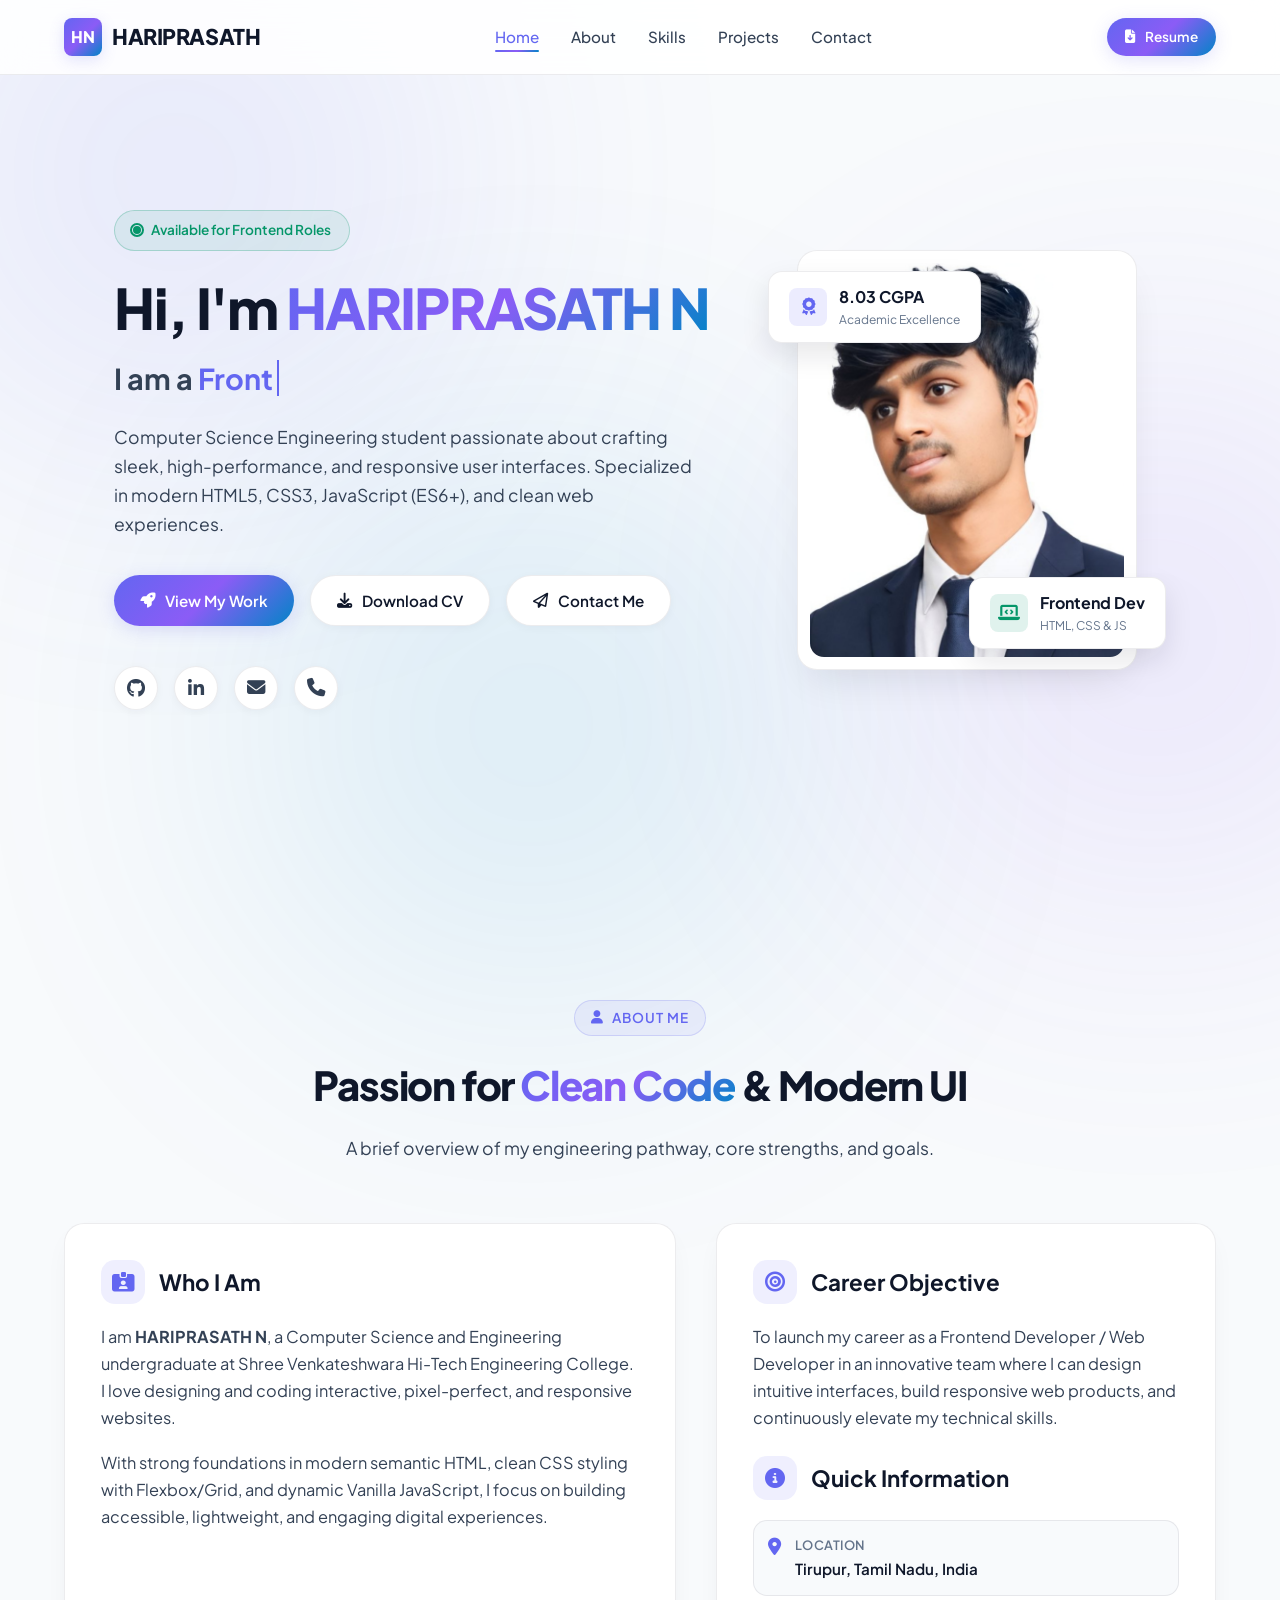
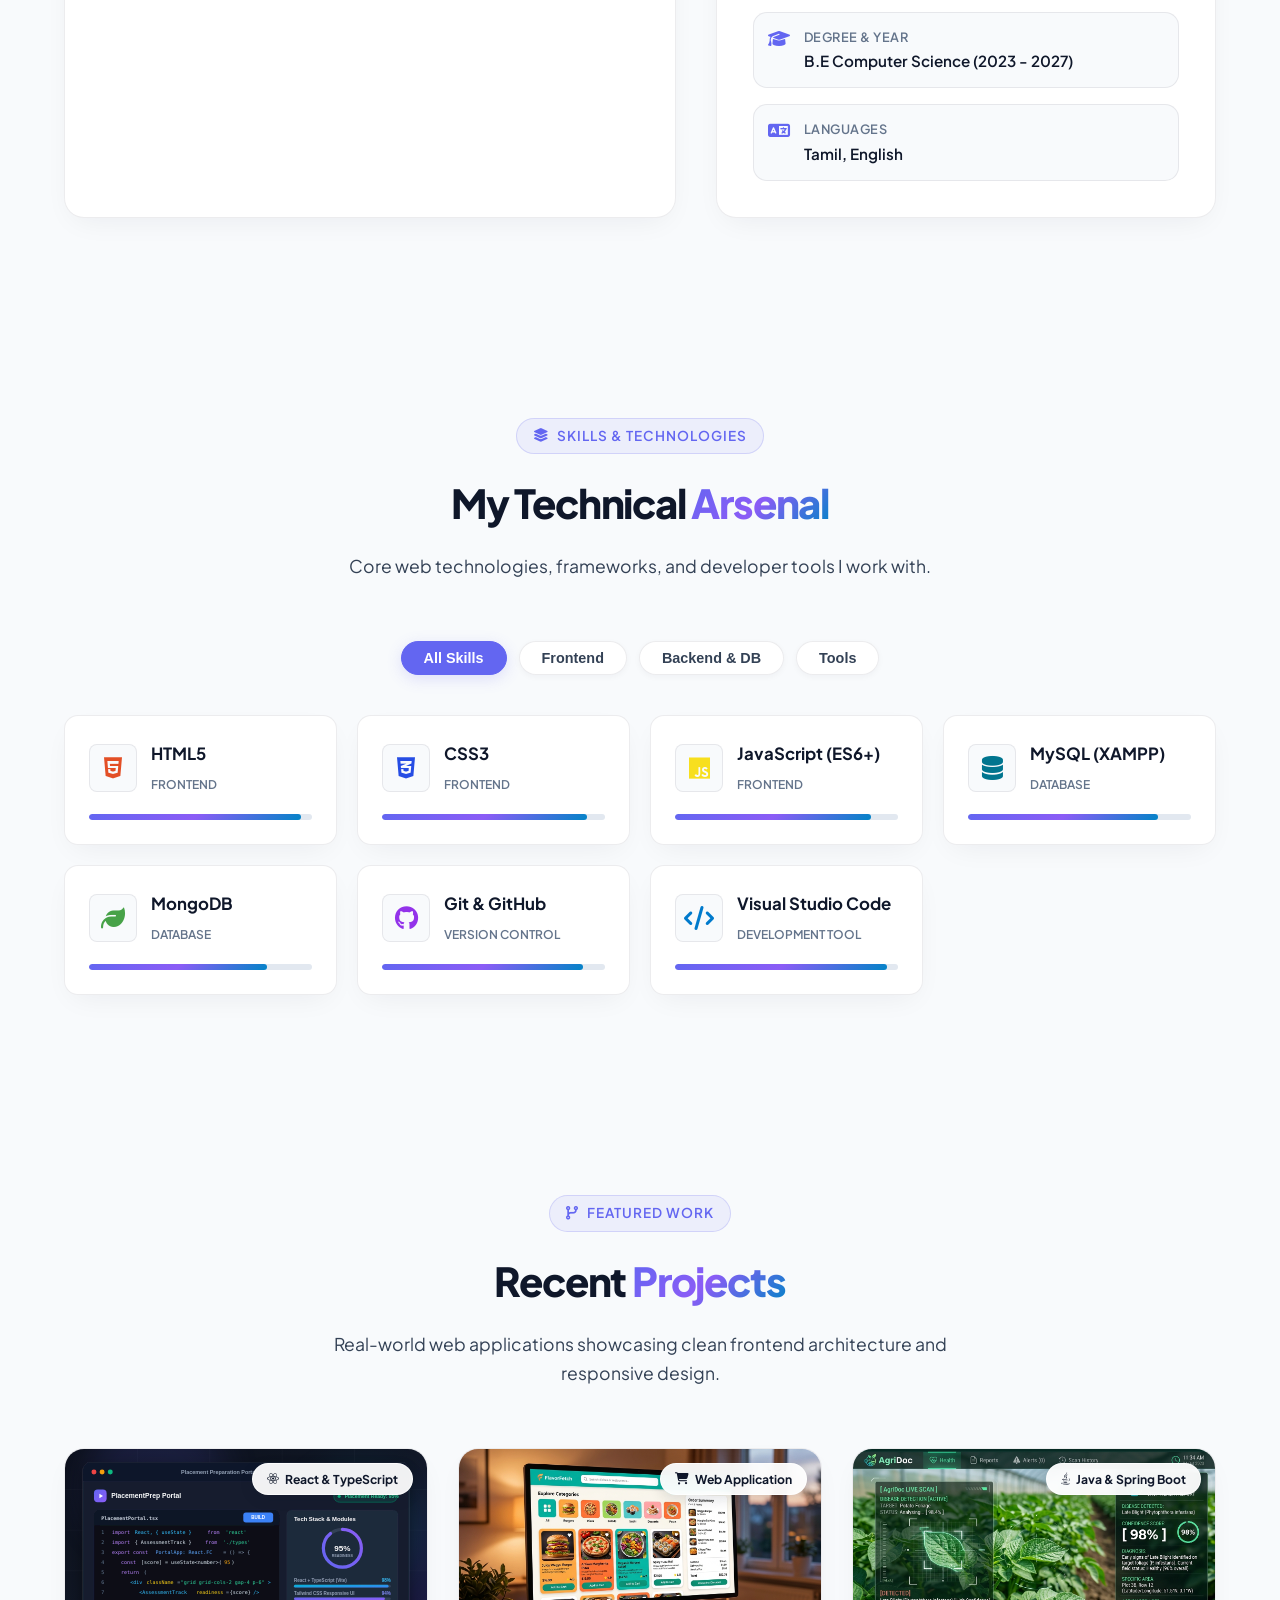
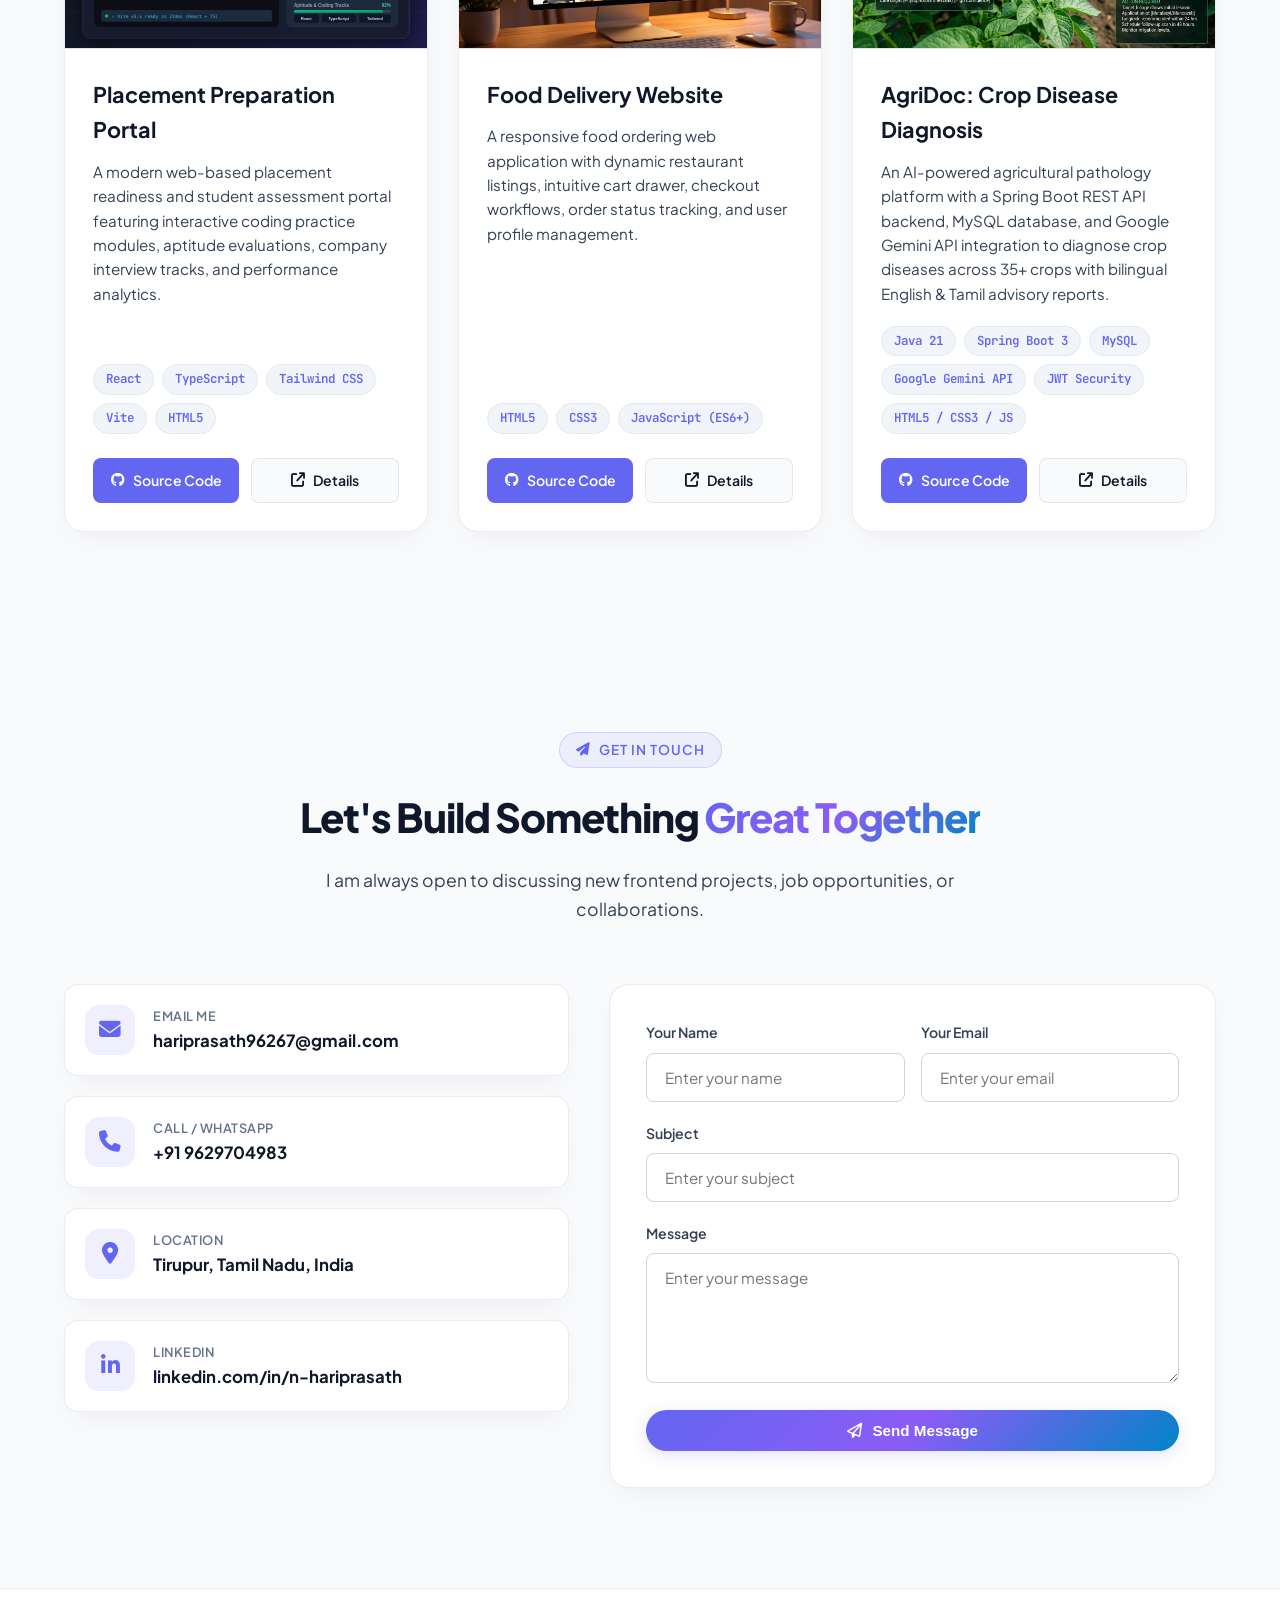
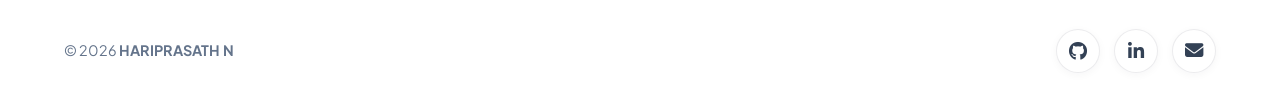
==== commit c9cd2088: "chore: remove Python and Flask from skills section" ====
--- a/index.html
+++ b/index.html
@@ -296,37 +296,6 @@
                         </div>
                     </div>
 
-                    <!-- Python -->
-                    <div class="skill-card" data-category="backend">
-                        <div class="skill-header">
-                            <div class="skill-icon-wrapper" style="color: #3776ab;">
-                                <i class="fa-brands fa-python"></i>
-                            </div>
-                            <div class="skill-info">
-                                <h4>Python</h4>
-                                <span>Backend</span>
-                            </div>
-                        </div>
-                        <div class="skill-progress-bg">
-                            <div class="skill-progress-fill" style="width: 90%;"></div>
-                        </div>
-                    </div>
-
-                    <!-- Flask Framework -->
-                    <div class="skill-card" data-category="backend">
-                        <div class="skill-header">
-                            <div class="skill-icon-wrapper" style="color: #0f172a;">
-                                <i class="fa-solid fa-pepper-hot"></i>
-                            </div>
-                            <div class="skill-info">
-                                <h4>Flask Framework</h4>
-                                <span>Backend</span>
-                            </div>
-                        </div>
-                        <div class="skill-progress-bg">
-                            <div class="skill-progress-fill" style="width: 88%;"></div>
-                        </div>
-                    </div>
 
                     <!-- MySQL (XAMPP) -->
                     <div class="skill-card" data-category="backend">
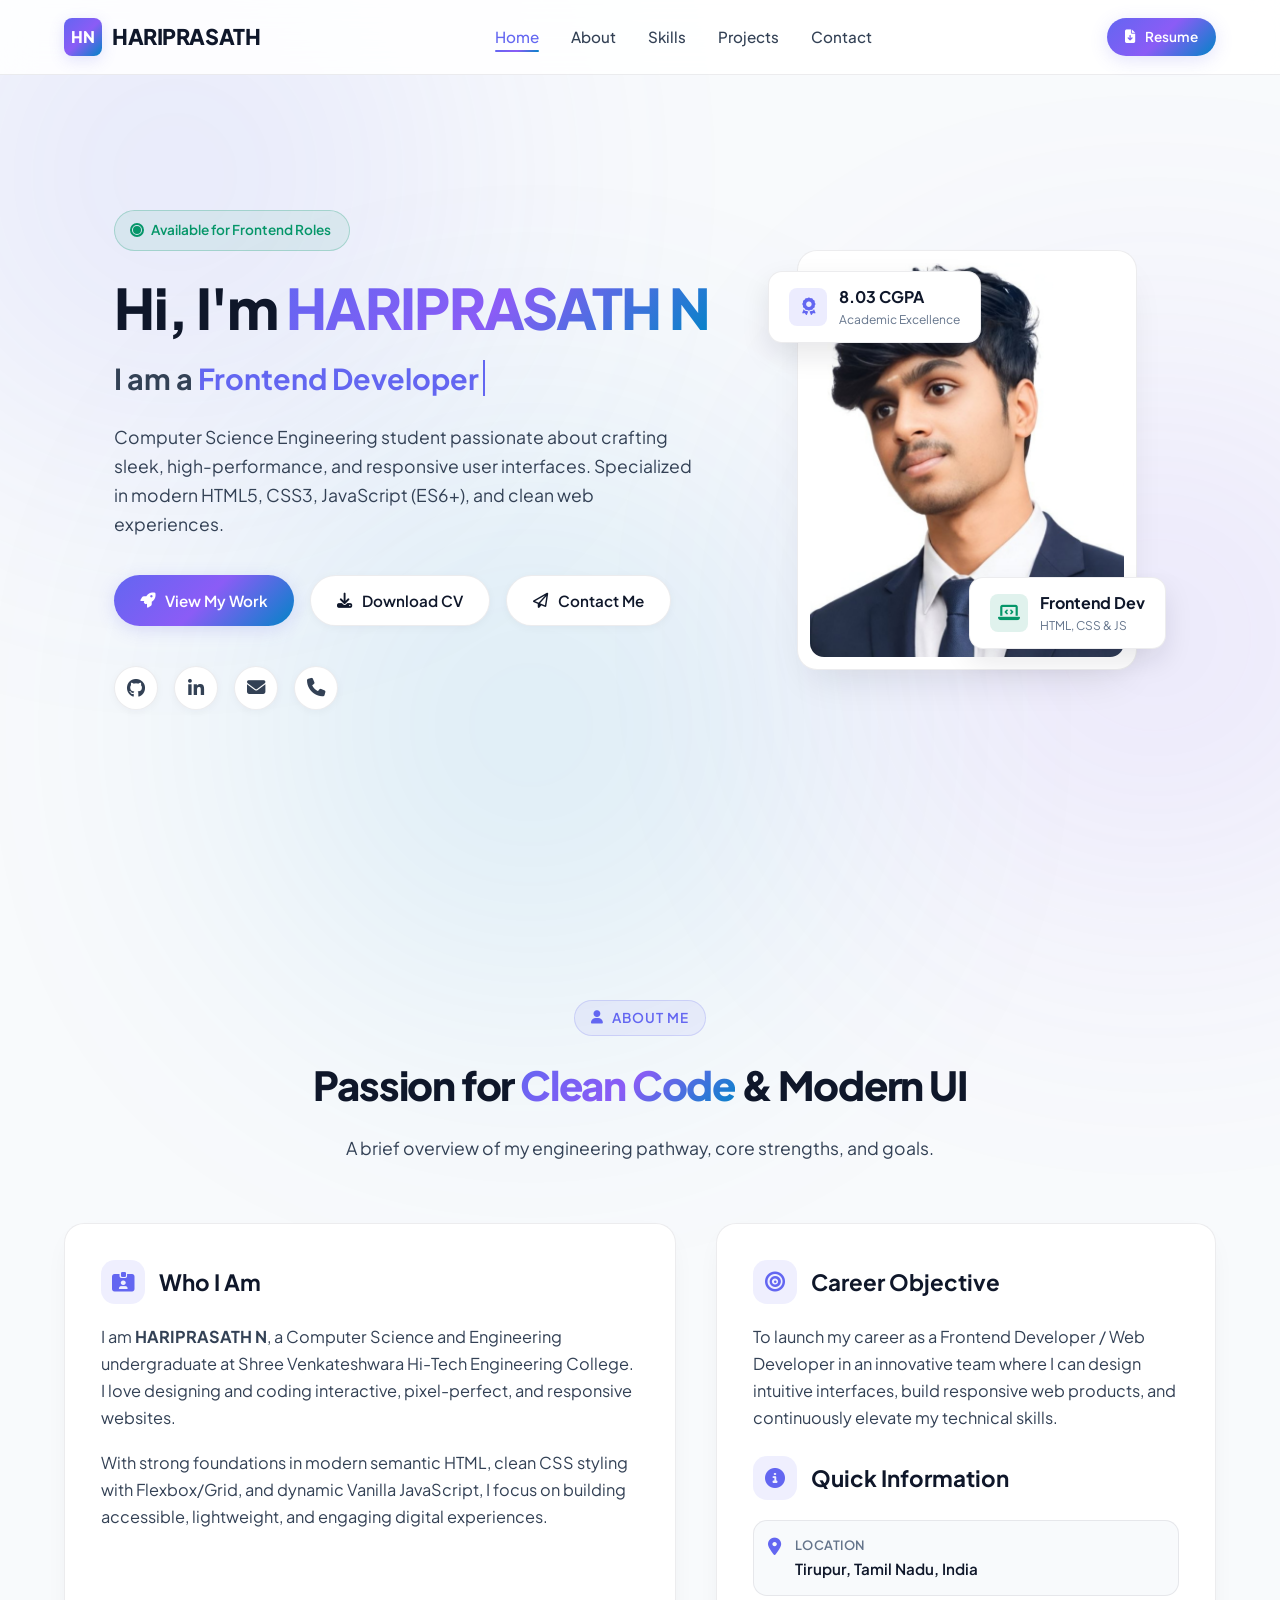
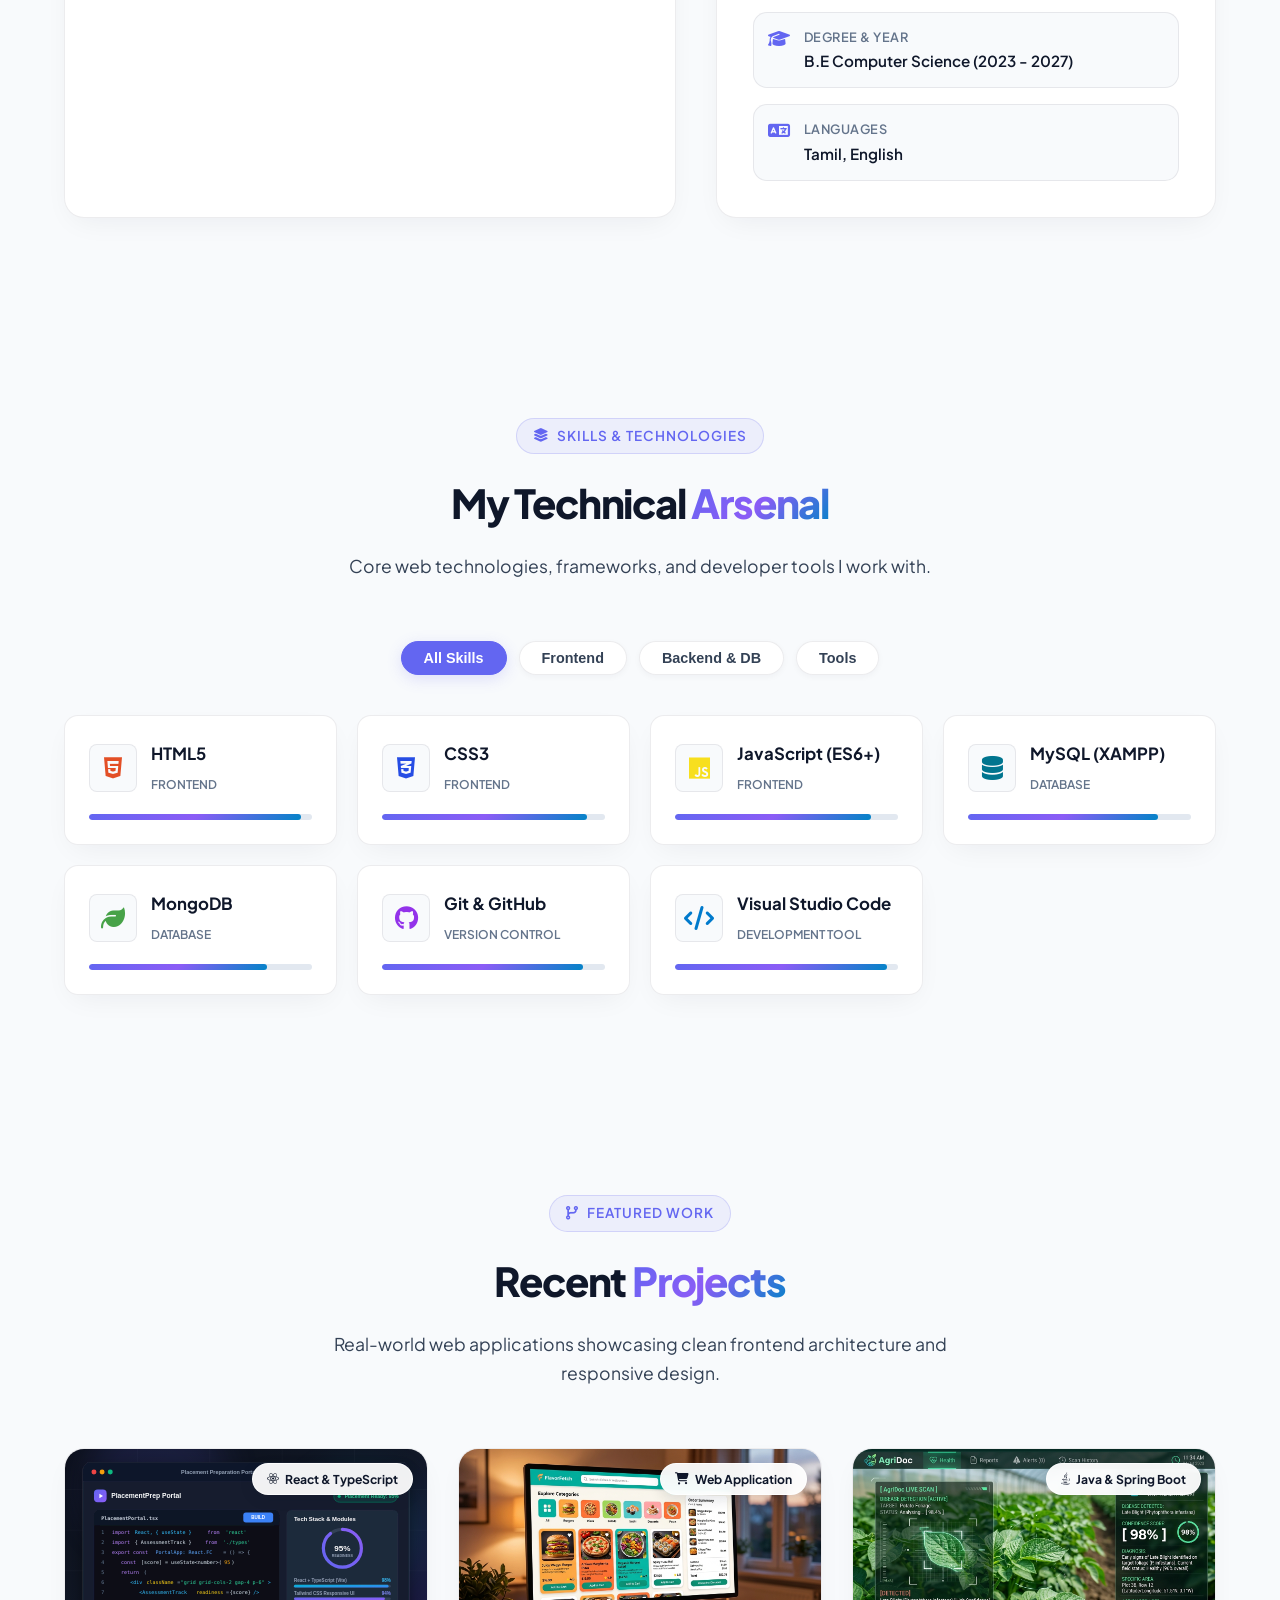
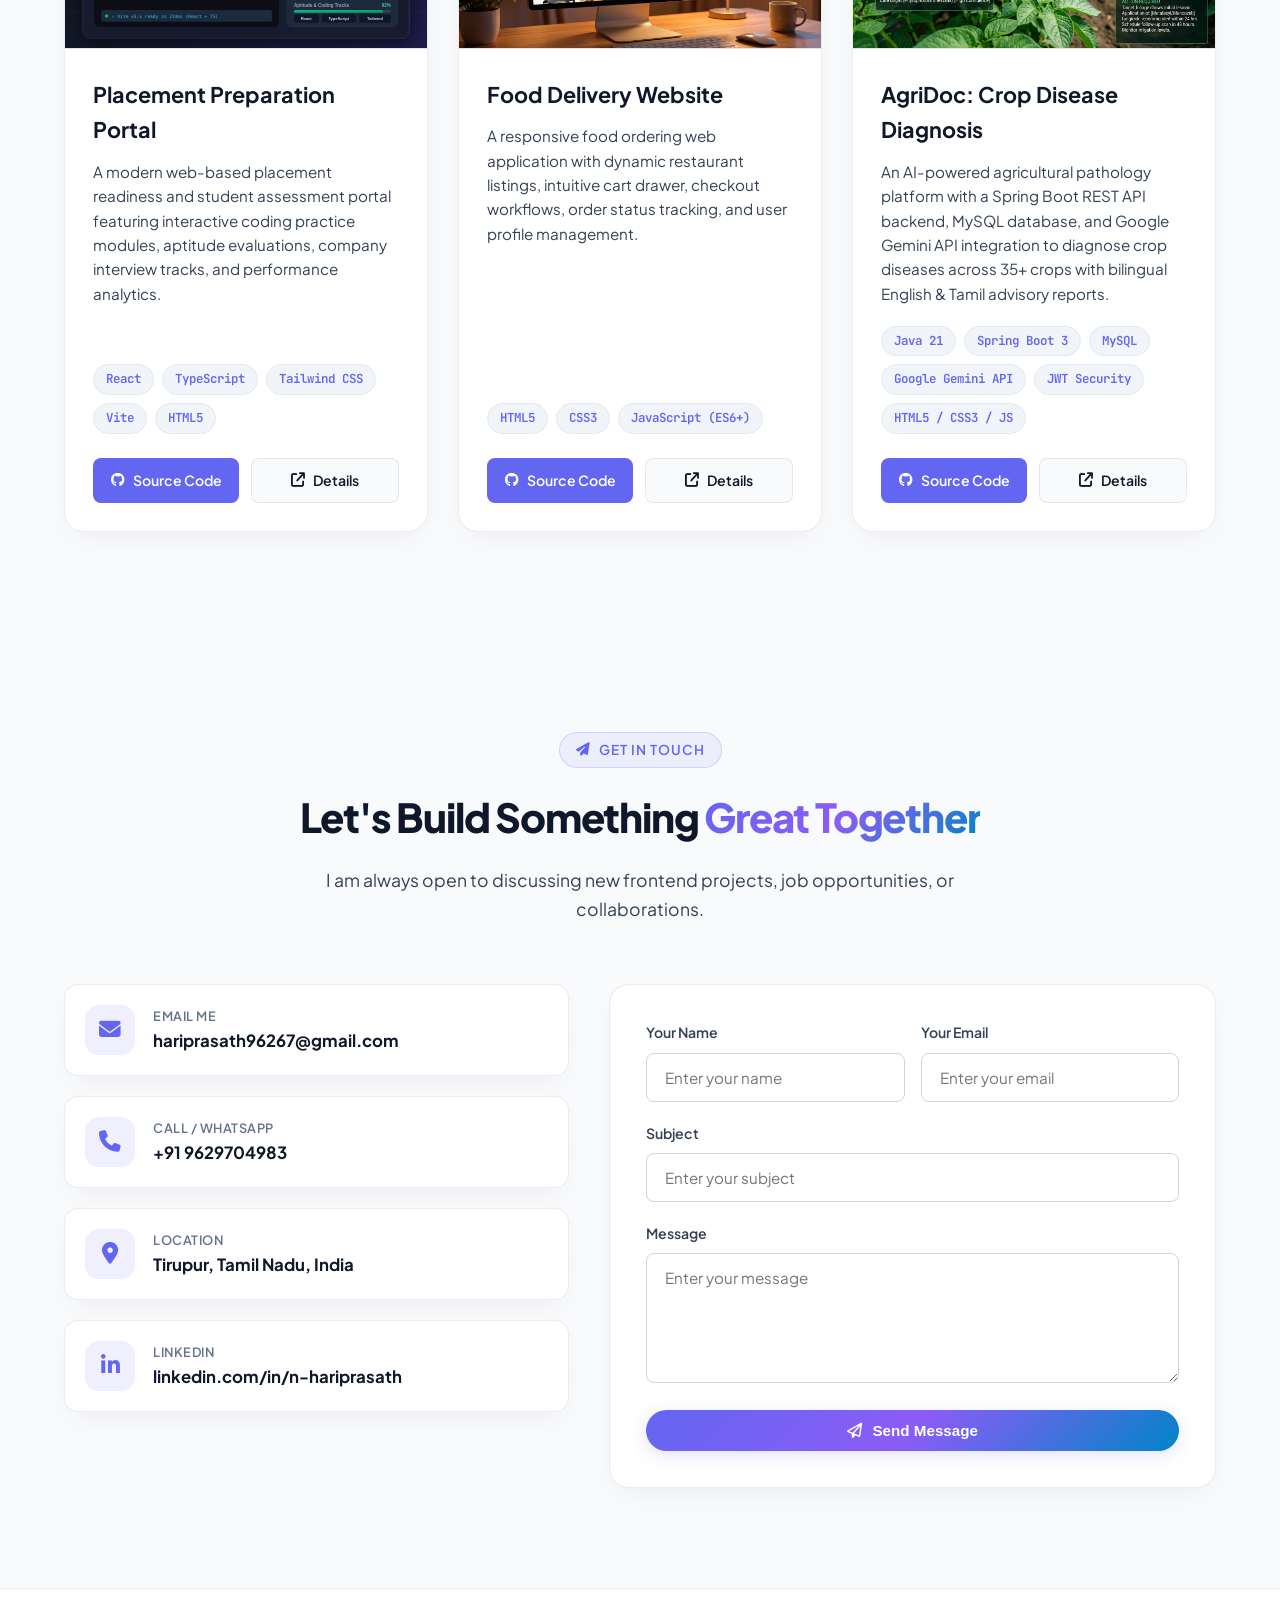
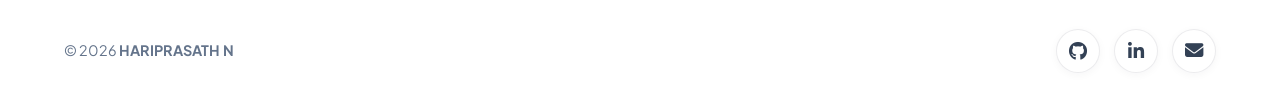
==== commit 175527f5: "feat: update resume document to latest version" ====
--- a/index.html
+++ b/index.html
@@ -51,7 +51,7 @@
 
             <div class="nav-actions">
                 <!-- Download CV Nav CTA -->
-                <a href="resumes.pdf" class="btn btn-primary btn-sm" download="Hariprasath_N_Resume.pdf" title="Download Resume">
+                <a href="Resume.pdf" class="btn btn-primary btn-sm" download="Hariprasath_N_Resume.pdf" title="Download Resume">
                     <i class="fa-solid fa-file-arrow-down"></i>
                     <span>Resume</span>
                 </a>
@@ -94,7 +94,7 @@
                             <i class="fa-solid fa-rocket"></i>
                             <span>View My Work</span>
                         </a>
-                        <a href="resumes.pdf" class="btn btn-secondary" download="Hariprasath_N_Resume.pdf">
+                        <a href="Resume.pdf" class="btn btn-secondary" download="Hariprasath_N_Resume.pdf">
                             <i class="fa-solid fa-download"></i>
                             <span>Download CV</span>
                         </a>
